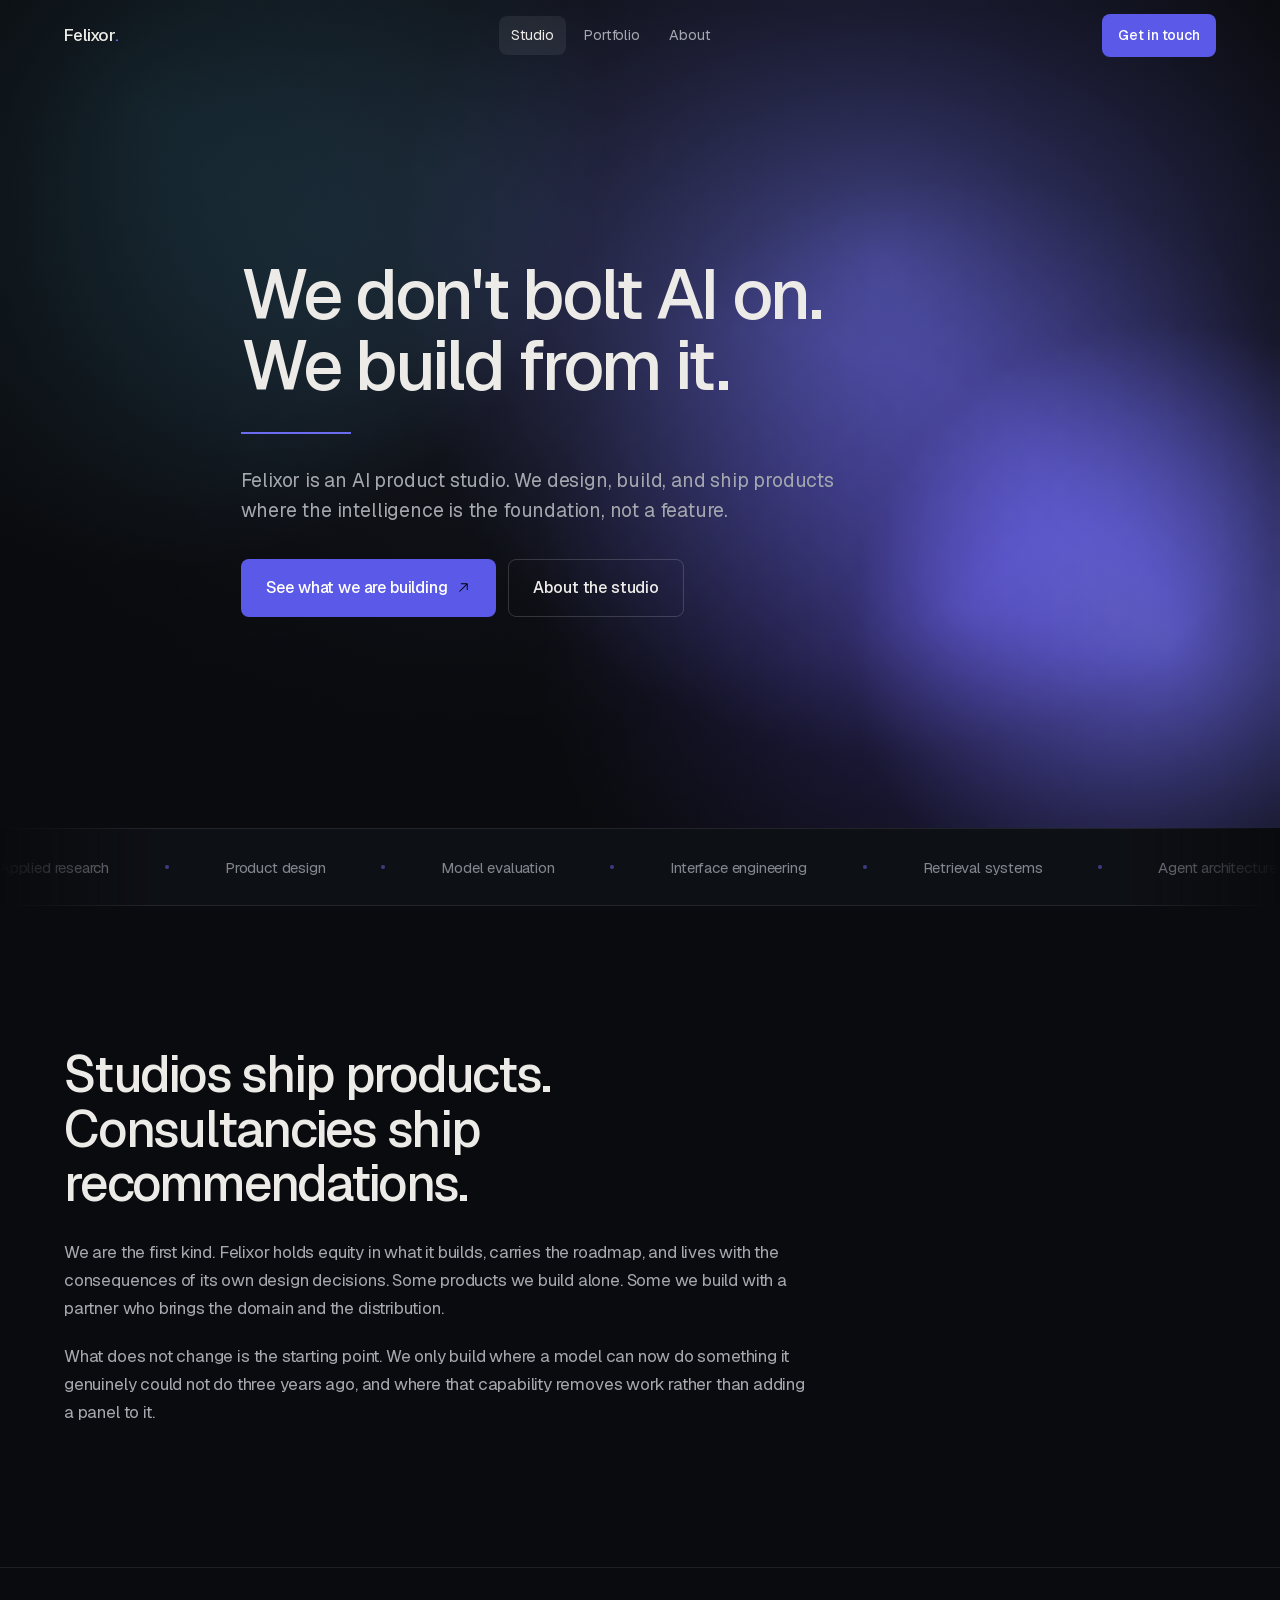
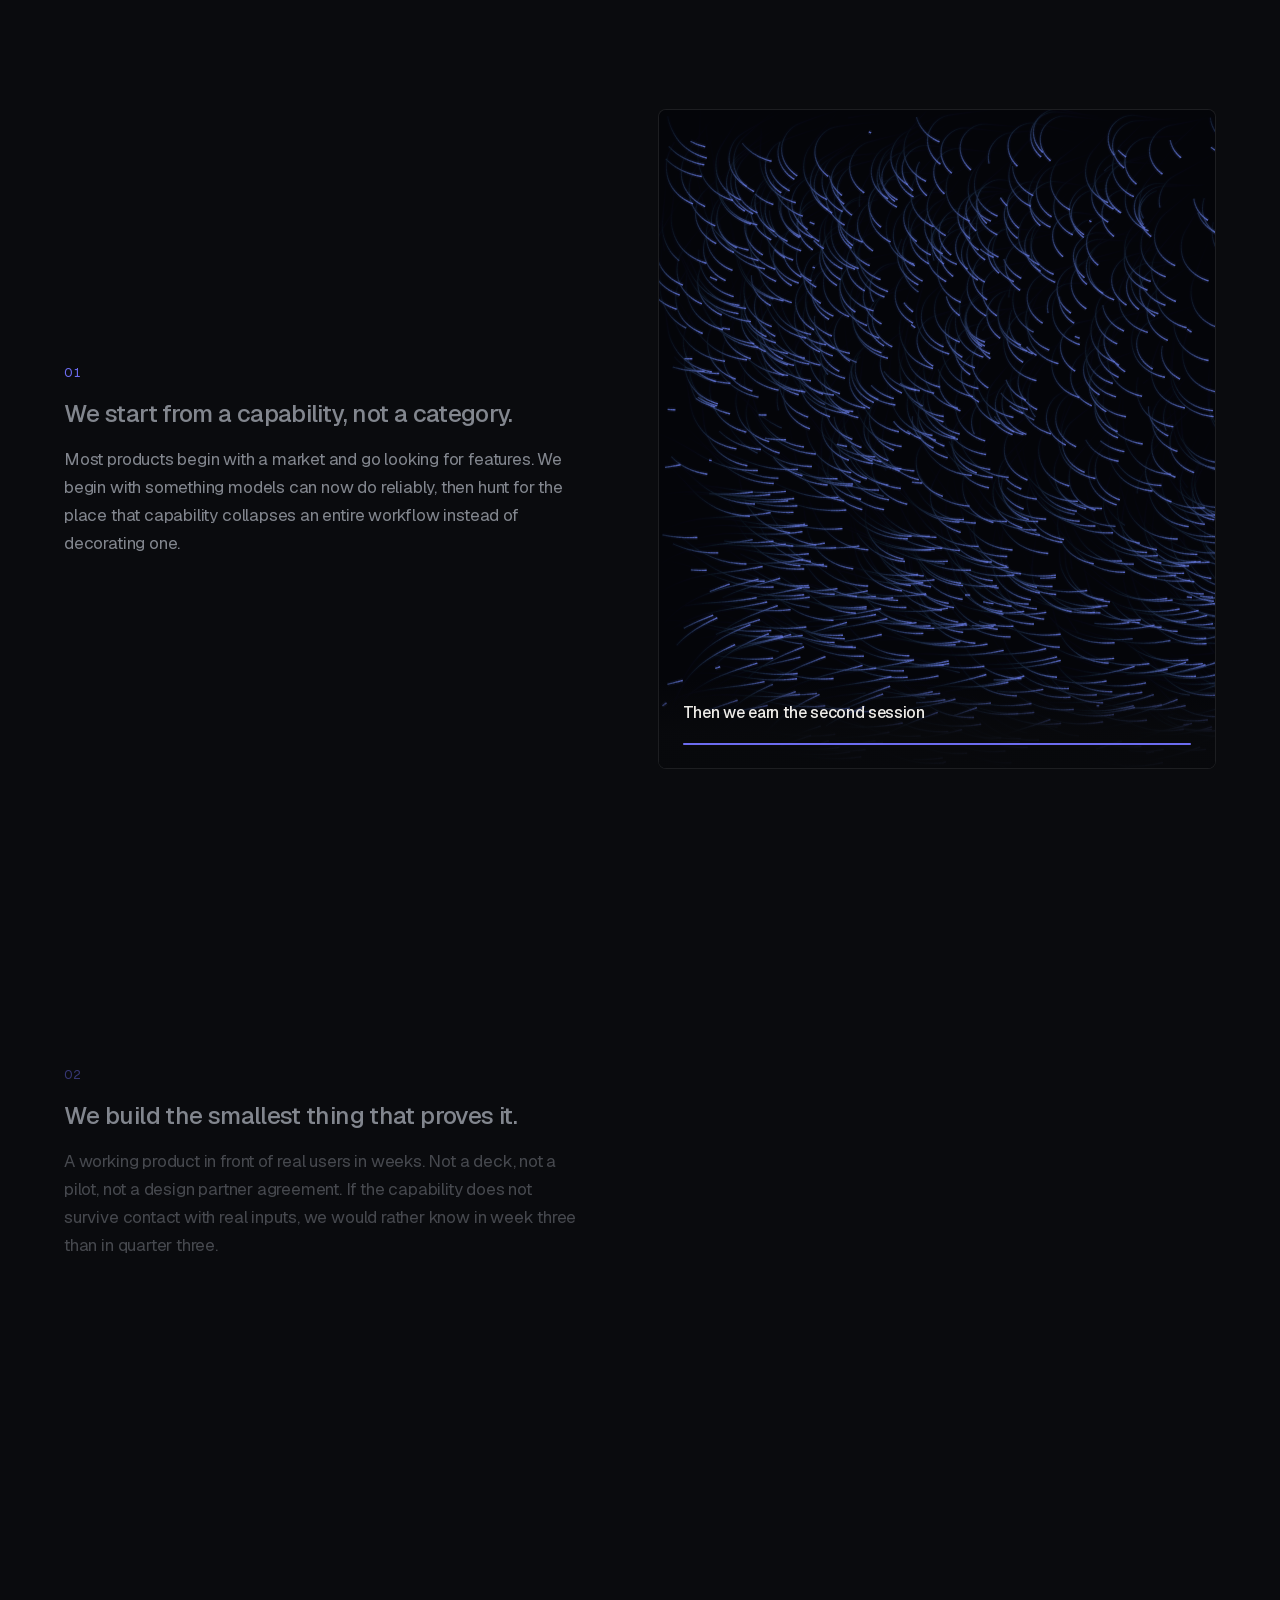
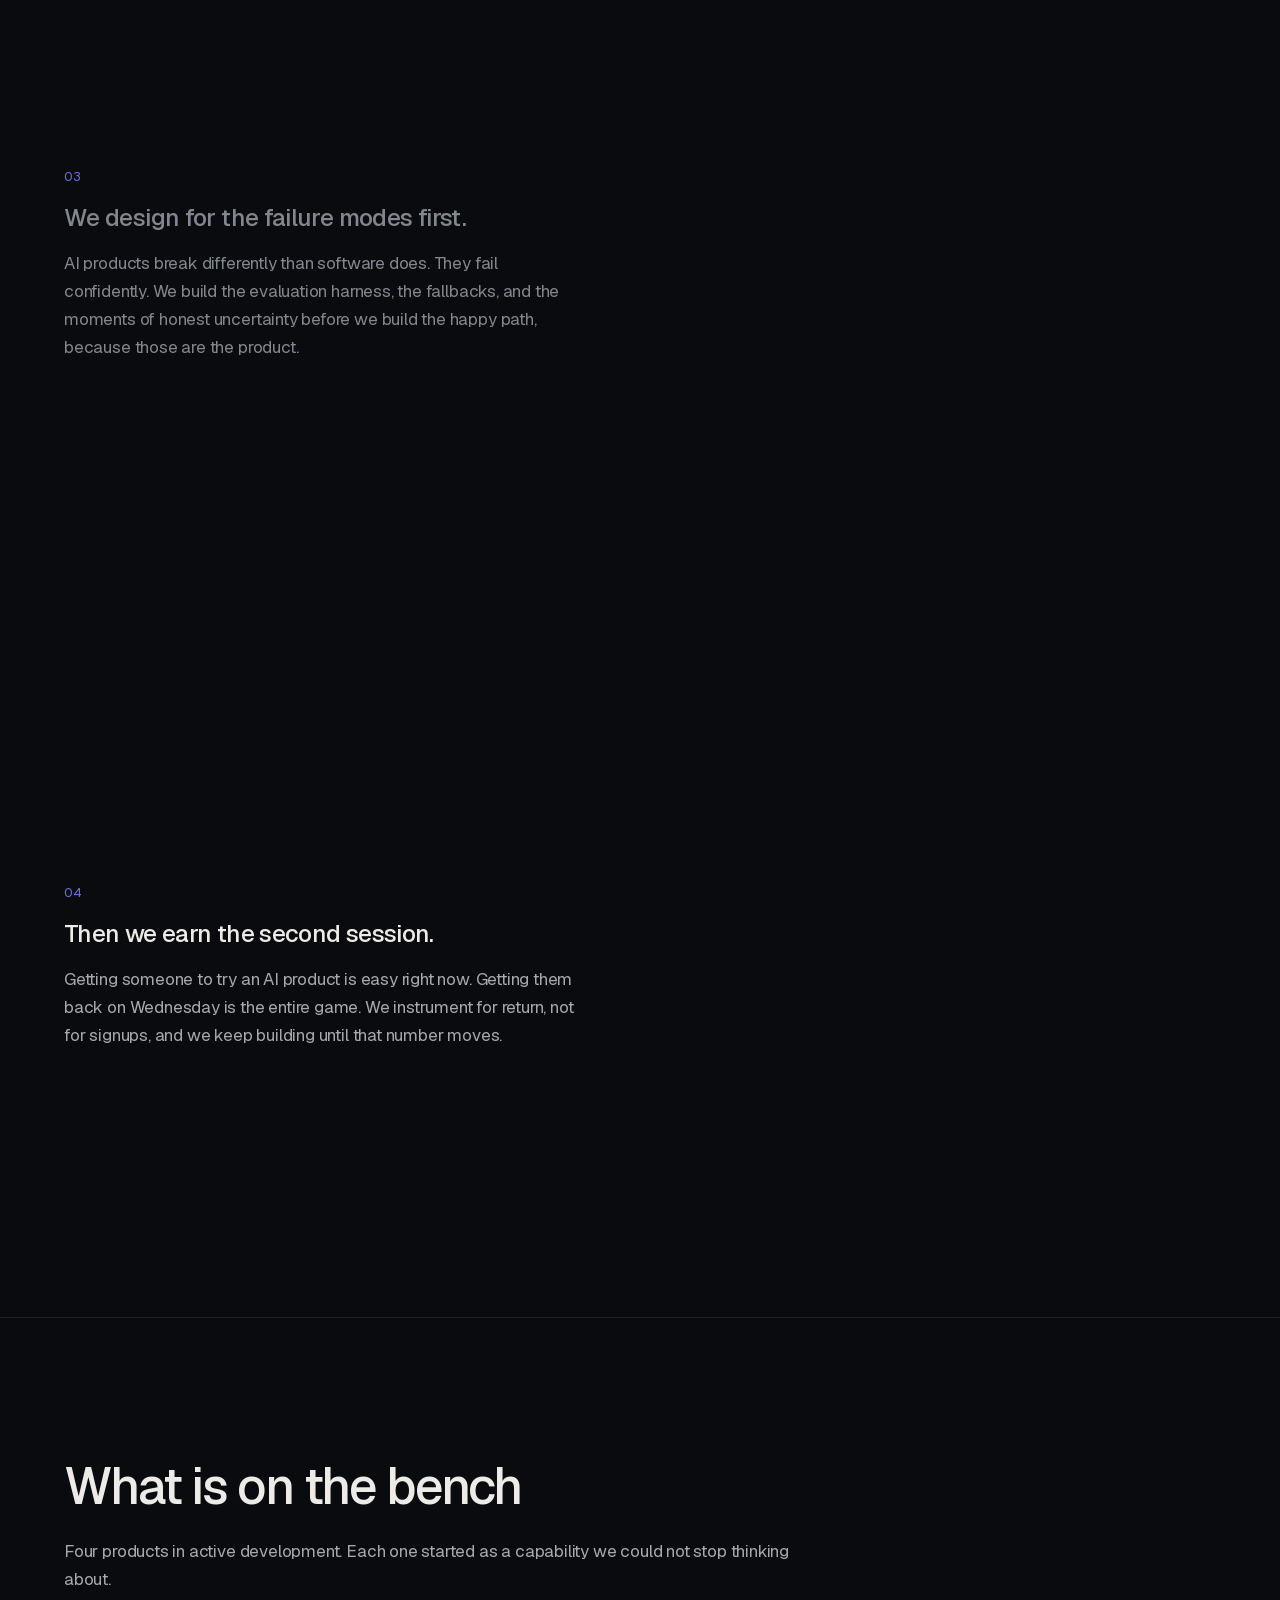
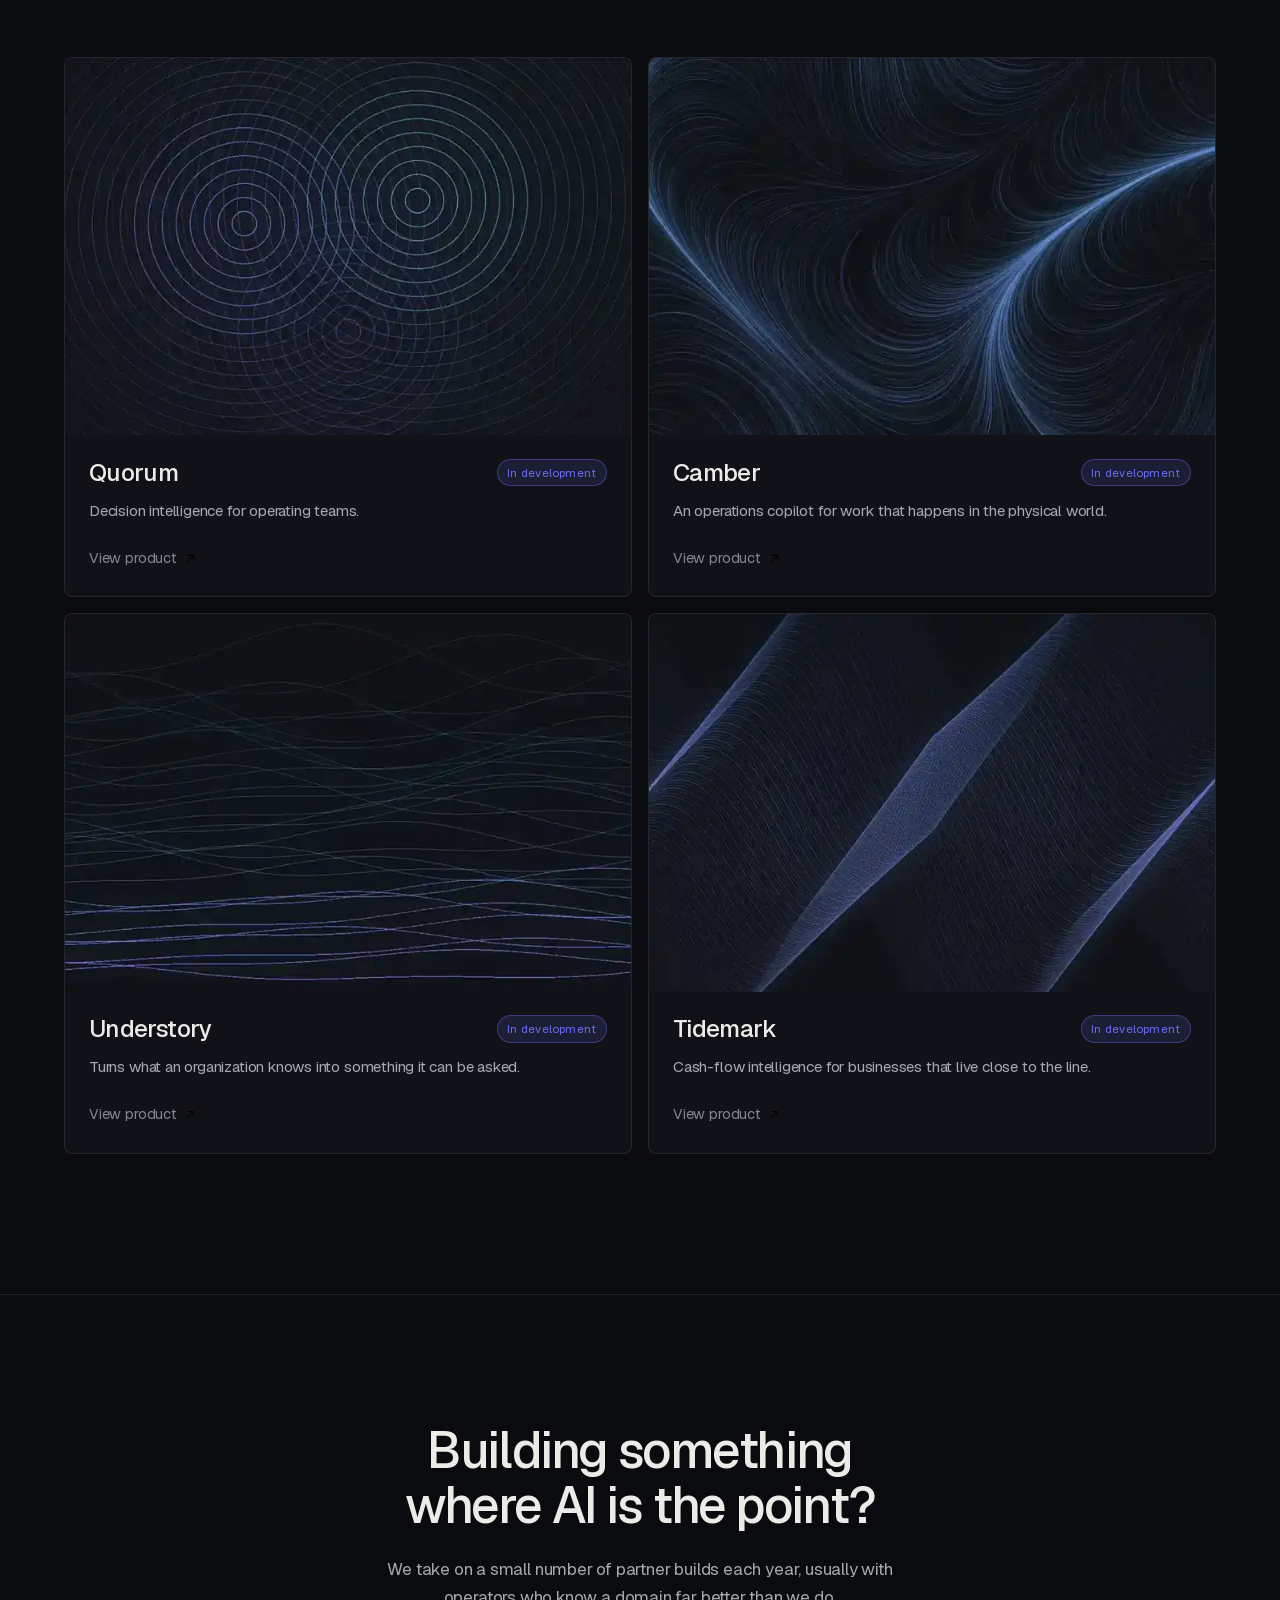
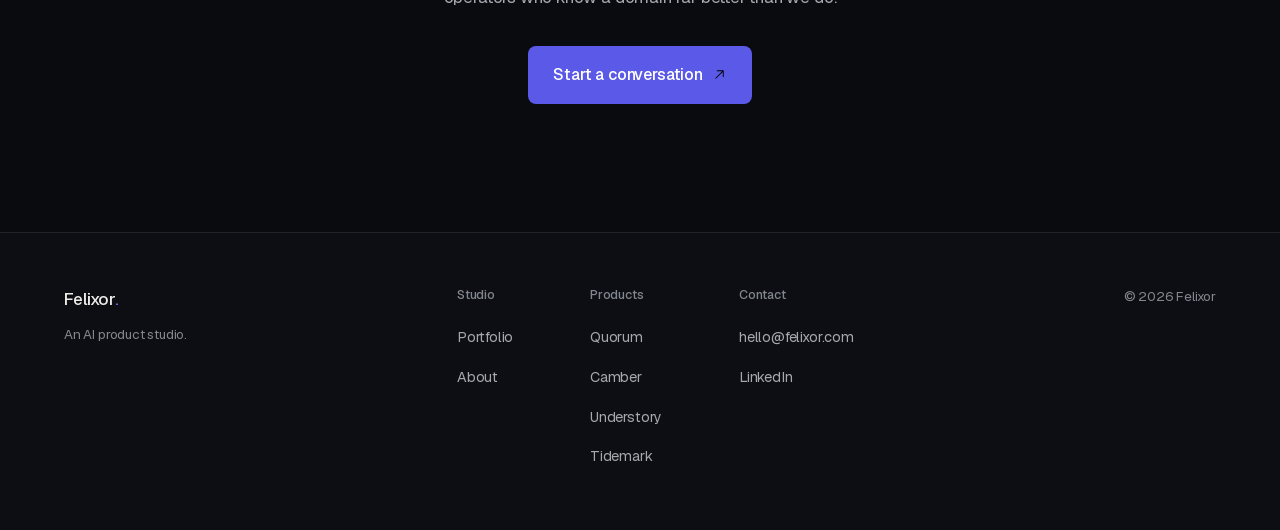
==== index.html @ b227c3ae "Felixor site: studio, portfolio, product pages, about" ====
<!doctype html>
<html lang="en">
<head>
<meta charset="utf-8">
<meta name="viewport" content="width=device-width, initial-scale=1">
<meta name="description" content="Felixor is an AI product studio. We design, build, and ship products where the intelligence is the foundation, not a feature.">
<meta name="theme-color" content="#0A0B0E">
<link rel="canonical" href="https://www.felixor.com/">
<meta property="og:type" content="website">
<meta property="og:site_name" content="Felixor">
<meta property="og:title" content="Felixor">
<meta property="og:description" content="Felixor is an AI product studio. We design, build, and ship products where the intelligence is the foundation, not a feature.">
<meta property="og:url" content="https://www.felixor.com/">
<meta name="twitter:card" content="summary_large_image">
<title>Felixor</title>
</head>
<body>
<style>@font-face{font-family:'Geist';font-style:normal;font-weight:300 700;font-display:swap;src:url(/assets/geist.woff2) format('woff2');}</style>
<style>:root{--art-quorum:url(/assets/quorum.webp);--art-camber:url(/assets/camber.webp);--art-understory:url(/assets/understory.webp);--art-tidemark:url(/assets/tidemark.webp);}</style>
<style>/* ============================================================
   FELIXOR - AI Product Studio
   Theme: single committed dark world.  Radius: one value, 8px.
   Accent: one ember, identical in every section.
   Easing tokens are the canonical UI curves, not hand-rolled.
   ============================================================ */
:root{
  --bg:#0A0B0E; --bg-2:#101218; --bg-3:#15171E;
  --line:rgba(255,255,255,.085); --line-2:rgba(255,255,255,.16);
  --fg:#EDEBE7; --fg-2:#A5A8AF; --fg-3:#82868E;
  --accent:#6C6CF0; --accent-2:#8A8AFB; --accent-dim:rgba(108,108,240,.14);
  --accent-btn:#5B5AE8; --btn-fg:#FFFFFF; --slate:#3FA9C9;
  --r:8px; --container:1280px;
  --gutter:clamp(1.25rem,5vw,4rem);
  --section:clamp(5.5rem,11vw,9rem);
  --ease-out:cubic-bezier(0.23,1,0.32,1);
  --ease-in-out:cubic-bezier(0.77,0,0.175,1);
  --sans:"Geist","Geist Fallback",-apple-system,BlinkMacSystemFont,"Segoe UI",Helvetica,Arial,sans-serif;
  --ground:#0A0B0E;
}
*,*::before,*::after{box-sizing:border-box}
html{-webkit-text-size-adjust:100%; scroll-behavior:smooth}
body{
  margin:0; background:var(--bg); color:var(--fg);
  font-family:var(--sans); font-size:17px; line-height:1.65; letter-spacing:-.011em;
  -webkit-font-smoothing:antialiased; -moz-osx-font-smoothing:grayscale; overflow-x:hidden;
}
img,canvas{max-width:100%; display:block}
a{color:inherit; text-decoration:none}
h1,h2,h3,h4,p,ul,ol,figure,figcaption{margin:0}
ul{list-style:none; padding:0}
::selection{background:var(--accent); color:#0A0B0E}
html{scrollbar-color:#2A2D35 var(--bg); scrollbar-width:thin}
::-webkit-scrollbar{width:11px;height:11px}
::-webkit-scrollbar-track{background:var(--bg)}
::-webkit-scrollbar-thumb{background:#24272F;border:3px solid var(--bg);border-radius:99px}
::-webkit-scrollbar-thumb:hover{background:#333741}
:focus-visible{outline:2px solid var(--accent); outline-offset:3px; border-radius:2px}
.skip{position:absolute;left:-9999px;top:0;z-index:200;padding:.7rem 1rem;background:var(--accent-btn);color:var(--btn-fg);border-radius:var(--r)}
.skip:focus{left:1rem;top:1rem}

/* the ground shifts hue as sections pass, so scrolling reads as travel */
.ground{position:fixed; inset:0; z-index:-2; background:var(--ground); transition:background 1.1s var(--ease-in-out)}
.wrap{max-width:var(--container); margin:0 auto; padding-inline:var(--gutter)}

/* ---------------- type ---------------- */
.display{font-size:clamp(2.5rem,5.5vw,4.5rem); font-weight:500; letter-spacing:-.038em; line-height:1.0; text-wrap:balance}
.h2{font-size:clamp(1.95rem,4vw,3.15rem); font-weight:500; letter-spacing:-.034em; line-height:1.08; text-wrap:balance}
.h3{font-size:clamp(1.2rem,1.9vw,1.55rem); font-weight:500; letter-spacing:-.026em; line-height:1.22}
.h4{font-size:1.0rem; font-weight:500; letter-spacing:-.018em}
.lead{font-size:clamp(1.05rem,1.5vw,1.3rem); line-height:1.55; color:var(--fg-2); max-width:46ch}
.body{color:var(--fg-2); max-width:68ch}
.body + .body{margin-top:1.15em}
.small{font-size:.9rem; color:var(--fg-3)}

/* ---------------- nav ---------------- */
.nav{position:fixed; inset:0 0 auto 0; z-index:60; height:72px; display:flex; align-items:center;
     border-bottom:1px solid transparent;
     transition:background .45s var(--ease-out), border-color .45s var(--ease-out), backdrop-filter .45s var(--ease-out)}
.nav.stuck{background:rgba(10,11,14,.8); backdrop-filter:blur(16px) saturate(140%); border-bottom-color:var(--line)}
.nav .wrap{display:flex; align-items:center; justify-content:space-between; width:100%; gap:1rem}
.mark{font-size:1.075rem; font-weight:500; letter-spacing:-.03em; display:inline-flex; align-items:baseline}
.mark i{color:var(--accent); font-style:normal}
.navlinks{display:flex; align-items:center; gap:.35rem; position:relative}
.navlinks a{font-size:.9rem; color:var(--fg-2); padding:.45rem .75rem; border-radius:var(--r); position:relative; z-index:1;
            transition:color .2s ease}
.navlinks a[aria-current="page"]{color:var(--fg)}
.navlinks a:hover{color:var(--fg)}
/* the pill slides between tabs instead of blinking to the new one */
.navpill{position:absolute; top:0; left:0; height:100%; border-radius:var(--r); background:rgba(255,255,255,.07);
         transition:transform .38s var(--ease-out), width .38s var(--ease-out), opacity .25s ease; opacity:0; pointer-events:none}
.navpill.on{opacity:1}

/* ---------------- buttons ---------------- */
.btn{display:inline-flex; align-items:center; gap:.55rem; white-space:nowrap; font-size:.925rem; font-weight:500;
     letter-spacing:-.01em; padding:.72rem 1.15rem; border-radius:var(--r); border:1px solid transparent;
     transition:transform .16s var(--ease-out), background .22s var(--ease-out), border-color .22s var(--ease-out), color .22s var(--ease-out)}
.btn svg{width:15px;height:15px;flex:none; transition:transform .22s var(--ease-out)}
.btn-primary{background:var(--accent-btn); color:var(--btn-fg)}
.btn-ghost{border-color:var(--line-2); color:var(--fg)}
.btn-lg{padding:.92rem 1.5rem; font-size:1rem}
.btn:active{transform:scale(.985)}
@media (hover:hover) and (pointer:fine){
  .btn-primary:hover{background:var(--accent); transform:translateY(-1px)}
  .btn-ghost:hover{border-color:var(--fg-3); background:rgba(255,255,255,.05); transform:translateY(-1px)}
  .btn:hover svg{transform:translate(2px,-2px)}
}

/* ---------------- routing ---------------- */
.page{display:none}
.page.active{display:block}
.page.entering{animation:pageIn .5s var(--ease-out) both}
.page.leaving{animation:pageOut .18s var(--ease-out) both}
@keyframes pageIn{from{opacity:0; transform:translateY(14px)} to{opacity:1; transform:none}}
@keyframes pageOut{from{opacity:1} to{opacity:0}}

/* ---------------- hero ---------------- */
.hero{position:relative; min-height:92dvh; display:flex; align-items:center; padding:120px 0 clamp(3rem,8vh,6rem)}
#mesh{position:absolute; inset:0; width:100%; height:100%; z-index:-1; opacity:0; transition:opacity 1.6s var(--ease-out) .1s}
.lit #mesh{opacity:1}
.hero::after{content:""; position:absolute; inset:0; z-index:-1; pointer-events:none;
  background:
    linear-gradient(90deg, rgba(10,11,14,.80) 0%, rgba(10,11,14,.44) 42%, rgba(10,11,14,.10) 100%),
    radial-gradient(120% 80% at 50% 60%, transparent 26%, rgba(10,11,14,.80) 100%)}
.hero h1{max-width:17ch; margin-bottom:1.5rem}
.rule{height:2px; background:var(--accent); width:0; margin:2rem 0; max-width:110px}
.hero-actions{display:flex; flex-wrap:wrap; gap:.75rem; margin-top:2.1rem}
.w{display:inline-block; overflow:hidden; padding-bottom:.14em; margin-bottom:-.14em; vertical-align:bottom}
.w > span{display:inline-block; transform:translateY(110%)}

/* ---------------- capability marquee ---------------- */
.strip{border-block:1px solid var(--line); background:rgba(16,18,24,.72); overflow:hidden; padding-block:1.6rem;
       -webkit-mask-image:linear-gradient(90deg,transparent,#000 12%,#000 88%,transparent);
       mask-image:linear-gradient(90deg,transparent,#000 12%,#000 88%,transparent)}
.track{display:flex; gap:3.5rem; width:max-content; animation:slide 42s linear infinite}
.strip:hover .track{animation-play-state:paused}
.track span{font-size:.95rem; color:var(--fg-3); white-space:nowrap; display:inline-flex; align-items:center; gap:3.5rem}
.track span::after{content:""; width:4px; height:4px; border-radius:50%; background:var(--accent); opacity:.5}
@keyframes slide{from{transform:translateX(0)} to{transform:translateX(-50%)}}

/* ---------------- scrollytelling ---------------- */
.story{padding-block:var(--section) 0; position:relative}
.story-grid{display:grid; grid-template-columns:minmax(0,1fr) minmax(0,1.08fr); gap:clamp(2rem,6vw,5rem); align-items:start}
.steps{display:grid}
.step{min-height:78vh; display:flex; flex-direction:column; justify-content:center; padding-block:2rem}
.step-n{font-size:.8rem; font-variant-numeric:tabular-nums; letter-spacing:.06em; color:var(--accent); opacity:.45; margin-bottom:1rem;
        transition:opacity .5s var(--ease-out)}
.step h3{margin-bottom:1rem; color:var(--fg-3); transition:color .5s var(--ease-out)}
.step p{color:var(--fg-3); max-width:52ch; opacity:.5; transition:opacity .5s var(--ease-out), color .5s var(--ease-out)}
.step.on .step-n{opacity:1}
.step.on h3{color:var(--fg)}
.step.on p{opacity:1; color:var(--fg-2)}
.sticky{position:sticky; top:96px; height:min(78vh,660px); display:flex; flex-direction:column}
.vis-frame{position:relative; flex:1; border:1px solid var(--line); border-radius:var(--r); overflow:hidden; background:#08090C}
#story-canvas{position:absolute; inset:0; width:100%; height:100%}
.vis-label{position:absolute; left:0; right:0; bottom:0; padding:1.4rem 1.5rem; z-index:2;
  background:linear-gradient(180deg,transparent,rgba(8,9,12,.94) 62%)}
.vis-label .lab{display:block; height:1.5em; position:relative; overflow:hidden}
.vis-label .lab b{position:absolute; inset:0; font-weight:500; font-size:1rem; letter-spacing:-.02em;
  opacity:0; transform:translateY(80%); transition:opacity .45s var(--ease-out), transform .45s var(--ease-out)}
.vis-label .lab b.on{opacity:1; transform:none}
.bar{height:2px; background:var(--line); margin-top:1.1rem; border-radius:2px; overflow:hidden}
.bar span{display:block; height:100%; background:var(--accent); transform-origin:left; transform:scaleX(.25);
          transition:transform .6s var(--ease-out)}

/* ---------------- product cards ---------------- */
.cards{display:grid; grid-template-columns:repeat(2,minmax(0,1fr)); gap:16px; margin-top:clamp(2.5rem,5vw,4rem)}
.card{position:relative; border:1px solid var(--line); border-radius:var(--r); overflow:hidden; background:var(--bg-2);
      display:flex; flex-direction:column; transition:border-color .3s var(--ease-out), transform .3s var(--ease-out)}
.card-art{position:relative; aspect-ratio:3/2; overflow:hidden; background:#08090C}
.art{position:absolute; inset:0; background-image:var(--art); background-size:cover; background-position:center;
      transform:scale(1.02); transition:transform .7s var(--ease-out)}
.card-body{padding:1.4rem 1.5rem 1.6rem; display:flex; flex-direction:column; gap:.5rem; flex:1}
.card-top{display:flex; align-items:center; justify-content:space-between; gap:1rem}
.chip{font-size:.72rem; letter-spacing:.02em; color:var(--fg-3); border:1px solid var(--line-2); border-radius:99px; padding:.2rem .6rem; white-space:nowrap}
.chip-dev{color:var(--accent); border-color:rgba(108,108,240,.38); background:var(--accent-dim)}
.card p{font-size:.95rem; color:var(--fg-2); margin-top:.15rem}
.card .go{margin-top:auto; padding-top:1rem; font-size:.9rem; color:var(--fg-3); display:inline-flex; align-items:center; gap:.4rem;
          transition:color .25s var(--ease-out)}
.card .go svg{width:14px;height:14px; transition:transform .25s var(--ease-out)}
@media (hover:hover) and (pointer:fine){
  .card:hover{border-color:var(--line-2); transform:translateY(-3px)}
  .card:hover .art{transform:scale(1.09)}
  .card:hover .go{color:var(--accent)}
  .card:hover .go svg{transform:translate(2px,-2px)}
}

/* ---------------- product detail ---------------- */
.phero{position:relative; padding-top:132px}
.phero-art{position:relative; border-radius:var(--r); overflow:hidden; border:1px solid var(--line); margin-top:clamp(2rem,4vw,3rem)}
.phero-art{height:clamp(240px,34vw,420px)}
.phero-art .art{transform:scale(1.04)}
.phero-art::after{content:""; position:absolute; inset:0; background:linear-gradient(180deg,transparent 40%,rgba(10,11,14,.5))}
.back{display:inline-flex; align-items:center; gap:.45rem; font-size:.9rem; color:var(--fg-3); margin-bottom:1.6rem;
      transition:color .25s var(--ease-out)}
.back svg{width:15px;height:15px; transform:rotate(180deg); opacity:.85; transition:transform .25s var(--ease-out)}
.back:hover svg{transform:rotate(180deg) translateX(2px)}
.back:hover{color:var(--accent)}
.pmeta{display:flex; gap:.6rem; align-items:center; margin-bottom:1.4rem; flex-wrap:wrap}
.pgrid{display:grid; grid-template-columns:minmax(0,.8fr) minmax(0,1.2fr); gap:clamp(2rem,6vw,5rem); align-items:start}
.does{border-top:1px solid var(--line-2); margin-top:.4rem}
.does li{padding-block:1.5rem; border-bottom:1px solid var(--line)}
.does h4{margin-bottom:.4rem}
.does p{font-size:.95rem; color:var(--fg-2); max-width:60ch}
.cta-band{border:1px solid var(--line); border-radius:var(--r); background:linear-gradient(150deg,var(--accent-dim),rgba(108,108,240,.02));
          padding:clamp(2rem,4vw,3rem); margin-top:clamp(3rem,6vw,4.5rem); display:flex; justify-content:space-between;
          align-items:center; gap:2rem; flex-wrap:wrap}

/* ---------------- about ---------------- */
.about-hero{padding-top:132px}
.timeline{margin-top:clamp(2rem,4vw,3rem); border-top:1px solid var(--line-2)}
.timeline li{display:grid; grid-template-columns:minmax(0,.42fr) minmax(0,1fr); gap:clamp(1rem,4vw,3rem);
             padding-block:1.5rem; border-bottom:1px solid var(--line)}
.timeline .org{font-weight:500; letter-spacing:-.018em}
.timeline .role{color:var(--fg-2); font-size:.98rem}
.timeline .note{color:var(--fg-3); font-size:.92rem; margin-top:.25rem}

/* ---------------- generic ---------------- */
.section{padding-block:var(--section)}
.section-b{border-top:1px solid var(--line)}
.closing{text-align:center; padding-block:clamp(5rem,11vw,8rem)}
.closing .h2{margin-inline:auto; max-width:20ch}
.closing .body{margin:1.4rem auto 2.2rem; max-width:52ch}
.footer{border-top:1px solid var(--line); background:rgba(16,18,24,.6)}
.footer .wrap{padding-block:3.25rem; display:flex; justify-content:space-between; gap:2rem; flex-wrap:wrap; align-items:flex-start}
.footer .cols{display:flex; gap:clamp(2rem,6vw,5rem); flex-wrap:wrap}
.footer h4{font-size:.78rem; font-weight:500; color:var(--fg-3); margin:0 0 .9rem}
.footer li{margin-bottom:.15rem}
.footer li a{font-size:.9rem; color:var(--fg-2); display:inline-block; padding-block:.42rem; transition:color .25s var(--ease-out)}
.footer li a:hover{color:var(--accent)}
.legal{font-size:.84rem; color:var(--fg-3)}

/* ---------------- reveals ---------------- */
.rise{opacity:0; transform:translateY(22px); transition:opacity .8s var(--ease-out), transform .8s var(--ease-out)}
.rise.in{opacity:1; transform:none}
.d1{transition-delay:.06s}.d2{transition-delay:.12s}.d3{transition-delay:.18s}.d4{transition-delay:.24s}
.pop{opacity:0; transform:translateY(16px) scale(.985); transition:opacity .65s var(--ease-out), transform .65s var(--ease-out)}
.pop.in{opacity:1; transform:none}

/* hero load choreography: the one authored moment */
.ready .w > span{transition:transform .95s var(--ease-out)}
.lit .w > span{transform:none}
.ready .hero-lag{opacity:0; transform:translateY(18px); transition:opacity .8s var(--ease-out) .5s, transform .8s var(--ease-out) .5s}
.lit .hero-lag{opacity:1; transform:none}
.ready .rule{transition:width 1.1s var(--ease-out) .4s}
.lit .rule{width:110px}
.ready .nav{opacity:0; transition:opacity .7s var(--ease-out) .1s, background .45s var(--ease-out), border-color .45s var(--ease-out)}
.lit .nav{opacity:1}

/* scrubbed parallax where the browser supports a scroll timeline; decorative, so no fallback needed */
@supports (animation-timeline: view()){
  @media (prefers-reduced-motion: no-preference){
    .card-art .art{animation:drift linear both; animation-timeline:view(); animation-range:entry 10% exit 90%}
    @keyframes drift{from{transform:scale(1.12) translateY(-2.5%)} to{transform:scale(1.12) translateY(2.5%)}}
    .phero-art .art{animation:drift2 linear both; animation-timeline:view(); animation-range:entry 0% exit 100%}
    @keyframes drift2{from{transform:scale(1.1) translateY(-3%)} to{transform:scale(1.1) translateY(3%)}}
  }
}

/* ---------------- responsive ---------------- */
@media (max-width:1000px){
  .story-grid,.pgrid{grid-template-columns:1fr; gap:2rem}
  .sticky{position:sticky; top:80px; height:52vh; order:-1; margin-bottom:1rem}
  .step{min-height:auto; padding-block:2.25rem}
  .step-n,.step h3,.step p{opacity:1; color:inherit}
  .step h3{color:var(--fg)} .step p{color:var(--fg-2)}
  .cards{grid-template-columns:1fr}
}
@media (max-width:760px){
  body{font-size:16px}
  .nav{height:64px}
  .navlinks{gap:0}
  .navlinks a{padding:.4rem .5rem; font-size:.85rem}
  .mark{font-size:1rem}
  .hero{min-height:auto; padding:112px 0 clamp(3rem,10vw,5rem)}
  .hero-actions .btn{flex:1 1 auto; justify-content:center}
  .timeline li{grid-template-columns:1fr; gap:.3rem}
  .footer .wrap{flex-direction:column}
  .cta-band{flex-direction:column; align-items:flex-start}
}
@media (max-width:420px){ .navlinks a{padding:.4rem .38rem; font-size:.8rem} }

/* ---------------- reduced motion ---------------- */
@media (prefers-reduced-motion:reduce){
  html{scroll-behavior:auto}
  *,*::before,*::after{animation-duration:.01ms !important; animation-iteration-count:1 !important; transition-duration:.01ms !important; transition-delay:0s !important}
  .rise,.pop,.ready .hero-lag{opacity:1 !important; transform:none !important}
  .w > span{transform:none !important}
  .rule{width:110px !important}
  #mesh{opacity:1}
  .step-n,.step p{opacity:1 !important}
  .step h3{color:var(--fg) !important} .step p{color:var(--fg-2) !important}
  .track{animation:none; transform:none}
}
</style>
<noscript><style>
  .page{display:none !important} #page-home{display:block !important}
  .rise,.pop,.hero-lag{opacity:1 !important; transform:none !important}
  .w > span{transform:none !important}
  .rule{width:110px !important}
  .step-n{opacity:1} .step h3{color:var(--fg)} .step p{opacity:1; color:var(--fg-2)}
  #mesh,#story-canvas{display:none}
  .vis-frame{background:linear-gradient(150deg,#15171E,#0A0B0E)}
</style></noscript>
<a class="skip" href="#main">Skip to content</a>
<div class="ground" aria-hidden="true"></div>
<header class="nav" id="nav">
  <div class="wrap">
    <a href="#/" class="mark" aria-label="Felixor, home">Felixor<i>.</i></a>
    <nav class="navlinks" aria-label="Primary">
      <span class="navpill" aria-hidden="true"></span>
      <a href="#/">Studio</a>
      <a href="#/portfolio">Portfolio</a>
      <a href="#/about">About</a>
    </nav>
    <a href="mailto:hello@felixor.com?subject=Felixor" class="btn btn-primary navcta" style="padding:.58rem .95rem;font-size:.875rem">Get in touch</a>
  </div>
</header>
<main id="main"><div class="page" id="page-home" data-title="Felixor">
<section class="hero" data-ground="#0A0B0E">
  <canvas id="mesh" aria-hidden="true"></canvas>
  <div class="wrap">
    <h1 class="display"><span class="w"><span style="transition-delay:60ms">We</span></span> <span class="w"><span style="transition-delay:112ms">don't</span></span> <span class="w"><span style="transition-delay:164ms">bolt</span></span> <span class="w"><span style="transition-delay:216ms">AI</span></span> <span class="w"><span style="transition-delay:268ms">on.</span></span> <span class="w"><span style="transition-delay:320ms">We</span></span> <span class="w"><span style="transition-delay:372ms">build</span></span> <span class="w"><span style="transition-delay:424ms">from</span></span> <span class="w"><span style="transition-delay:476ms">it.</span></span></h1>
    <div class="rule" aria-hidden="true"></div>
    <p class="lead hero-lag">Felixor is an AI product studio. We design, build, and ship products where the intelligence is the foundation, not a feature.</p>
    <div class="hero-actions hero-lag">
      <a class="btn btn-primary btn-lg" href="#/portfolio">See what we are building <svg viewBox="0 0 256 256" aria-hidden="true" focusable="false"><path d="M200,64V168a8,8,0,0,1-16,0V83.31L69.66,197.66a8,8,0,0,1-11.32-11.32L172.69,72H88a8,8,0,0,1,0-16H192A8,8,0,0,1,200,64Z"/></svg></a>
      <a class="btn btn-ghost btn-lg" href="#/about">About the studio</a>
    </div>
  </div>
</section>

<div class="strip" aria-hidden="true"><div class="track"><span>Applied research</span><span>Product design</span><span>Model evaluation</span><span>Interface engineering</span><span>Retrieval systems</span><span>Agent architecture</span><span>Rollout and adoption</span><span>Zero to one</span><span>Applied research</span><span>Product design</span><span>Model evaluation</span><span>Interface engineering</span><span>Retrieval systems</span><span>Agent architecture</span><span>Rollout and adoption</span><span>Zero to one</span></div></div>

<section class="section" data-ground="#0B0D12">
  <div class="wrap">
    <h2 class="h2 rise" style="max-width:17ch">Studios ship products. Consultancies ship recommendations.</h2>
    <p class="body rise d1" style="margin-top:1.75rem">We are the first kind. Felixor holds equity in what it builds, carries the roadmap, and lives with the consequences of its own design decisions. Some products we build alone. Some we build with a partner who brings the domain and the distribution.</p>
    <p class="body rise d2">What does not change is the starting point. We only build where a model can now do something it genuinely could not do three years ago, and where that capability removes work rather than adding a panel to it.</p>
  </div>
</section>

<section class="story section-b" data-ground="#0C0A10">
  <div class="wrap story-grid">
    <div class="steps"><article class="step"><div class="step-n">01</div><h3 class="h3">We start from a capability, not a category.</h3><p>Most products begin with a market and go looking for features. We begin with something models can now do reliably, then hunt for the place that capability collapses an entire workflow instead of decorating one.</p></article><article class="step"><div class="step-n">02</div><h3 class="h3">We build the smallest thing that proves it.</h3><p>A working product in front of real users in weeks. Not a deck, not a pilot, not a design partner agreement. If the capability does not survive contact with real inputs, we would rather know in week three than in quarter three.</p></article><article class="step"><div class="step-n">03</div><h3 class="h3">We design for the failure modes first.</h3><p>AI products break differently than software does. They fail confidently. We build the evaluation harness, the fallbacks, and the moments of honest uncertainty before we build the happy path, because those are the product.</p></article><article class="step"><div class="step-n">04</div><h3 class="h3">Then we earn the second session.</h3><p>Getting someone to try an AI product is easy right now. Getting them back on Wednesday is the entire game. We instrument for return, not for signups, and we keep building until that number moves.</p></article></div>
    <div class="sticky">
      <div class="vis-frame">
        <canvas id="story-canvas" aria-hidden="true"></canvas>
        <div class="vis-label"><span class="lab"><b class="on">We start from a capability, not a category</b><b>We build the smallest thing that proves it</b><b>We design for the failure modes first</b><b>Then we earn the second session</b></span><div class="bar"><span></span></div></div>
      </div>
    </div>
  </div>
</section>

<section class="section section-b" data-ground="#0A0B0E">
  <div class="wrap">
    <h2 class="h2 rise" style="max-width:16ch">What is on the bench</h2>
    <p class="body rise d1" style="margin-top:1.5rem">Four products in active development. Each one started as a capability we could not stop thinking about.</p>
    <div class="cards"><a class="card pop" href="#/product/quorum"><div class="card-art"><div class="art" style="--art:var(--art-quorum)" role="img" aria-label="Generative artwork for Quorum"></div></div><div class="card-body"><div class="card-top"><h3 class="h3">Quorum</h3><span class="chip chip-dev">In development</span></div><p>Decision intelligence for operating teams.</p><span class="go">View product <svg viewBox="0 0 256 256" aria-hidden="true" focusable="false"><path d="M200,64V168a8,8,0,0,1-16,0V83.31L69.66,197.66a8,8,0,0,1-11.32-11.32L172.69,72H88a8,8,0,0,1,0-16H192A8,8,0,0,1,200,64Z"/></svg></span></div></a><a class="card pop" href="#/product/camber"><div class="card-art"><div class="art" style="--art:var(--art-camber)" role="img" aria-label="Generative artwork for Camber"></div></div><div class="card-body"><div class="card-top"><h3 class="h3">Camber</h3><span class="chip chip-dev">In development</span></div><p>An operations copilot for work that happens in the physical world.</p><span class="go">View product <svg viewBox="0 0 256 256" aria-hidden="true" focusable="false"><path d="M200,64V168a8,8,0,0,1-16,0V83.31L69.66,197.66a8,8,0,0,1-11.32-11.32L172.69,72H88a8,8,0,0,1,0-16H192A8,8,0,0,1,200,64Z"/></svg></span></div></a><a class="card pop" href="#/product/understory"><div class="card-art"><div class="art" style="--art:var(--art-understory)" role="img" aria-label="Generative artwork for Understory"></div></div><div class="card-body"><div class="card-top"><h3 class="h3">Understory</h3><span class="chip chip-dev">In development</span></div><p>Turns what an organization knows into something it can be asked.</p><span class="go">View product <svg viewBox="0 0 256 256" aria-hidden="true" focusable="false"><path d="M200,64V168a8,8,0,0,1-16,0V83.31L69.66,197.66a8,8,0,0,1-11.32-11.32L172.69,72H88a8,8,0,0,1,0-16H192A8,8,0,0,1,200,64Z"/></svg></span></div></a><a class="card pop" href="#/product/tidemark"><div class="card-art"><div class="art" style="--art:var(--art-tidemark)" role="img" aria-label="Generative artwork for Tidemark"></div></div><div class="card-body"><div class="card-top"><h3 class="h3">Tidemark</h3><span class="chip chip-dev">In development</span></div><p>Cash-flow intelligence for businesses that live close to the line.</p><span class="go">View product <svg viewBox="0 0 256 256" aria-hidden="true" focusable="false"><path d="M200,64V168a8,8,0,0,1-16,0V83.31L69.66,197.66a8,8,0,0,1-11.32-11.32L172.69,72H88a8,8,0,0,1,0-16H192A8,8,0,0,1,200,64Z"/></svg></span></div></a></div>
  </div>
</section>

<section class="closing section-b" data-ground="#100C0A">
  <div class="wrap">
    <h2 class="h2 rise">Building something where AI is the point?</h2>
    <p class="body rise d1">We take on a small number of partner builds each year, usually with operators who know a domain far better than we do.</p>
    <div class="rise d2">
      <a class="btn btn-primary btn-lg" href="mailto:hello@felixor.com?subject=Felixor">Start a conversation <svg viewBox="0 0 256 256" aria-hidden="true" focusable="false"><path d="M200,64V168a8,8,0,0,1-16,0V83.31L69.66,197.66a8,8,0,0,1-11.32-11.32L172.69,72H88a8,8,0,0,1,0-16H192A8,8,0,0,1,200,64Z"/></svg></a>
    </div>
  </div>
</section>
</div><div class="page" id="page-portfolio" data-title="Portfolio | Felixor">
<section class="about-hero" data-ground="#0A0B0E">
  <div class="wrap">
    <h1 class="display rise in" style="max-width:14ch">Portfolio</h1>
    <p class="lead rise d1" style="margin-top:1.5rem; max-width:56ch">Four products in active development. Nothing here is generally available yet, so every link below is a placeholder until launch.</p>
    <div class="cards"><a class="card pop" href="#/product/quorum"><div class="card-art"><div class="art" style="--art:var(--art-quorum)" role="img" aria-label="Generative artwork for Quorum"></div></div><div class="card-body"><div class="card-top"><h3 class="h3">Quorum</h3><span class="chip chip-dev">In development</span></div><p>Decision intelligence for operating teams.</p><span class="go">View product <svg viewBox="0 0 256 256" aria-hidden="true" focusable="false"><path d="M200,64V168a8,8,0,0,1-16,0V83.31L69.66,197.66a8,8,0,0,1-11.32-11.32L172.69,72H88a8,8,0,0,1,0-16H192A8,8,0,0,1,200,64Z"/></svg></span></div></a><a class="card pop" href="#/product/camber"><div class="card-art"><div class="art" style="--art:var(--art-camber)" role="img" aria-label="Generative artwork for Camber"></div></div><div class="card-body"><div class="card-top"><h3 class="h3">Camber</h3><span class="chip chip-dev">In development</span></div><p>An operations copilot for work that happens in the physical world.</p><span class="go">View product <svg viewBox="0 0 256 256" aria-hidden="true" focusable="false"><path d="M200,64V168a8,8,0,0,1-16,0V83.31L69.66,197.66a8,8,0,0,1-11.32-11.32L172.69,72H88a8,8,0,0,1,0-16H192A8,8,0,0,1,200,64Z"/></svg></span></div></a><a class="card pop" href="#/product/understory"><div class="card-art"><div class="art" style="--art:var(--art-understory)" role="img" aria-label="Generative artwork for Understory"></div></div><div class="card-body"><div class="card-top"><h3 class="h3">Understory</h3><span class="chip chip-dev">In development</span></div><p>Turns what an organization knows into something it can be asked.</p><span class="go">View product <svg viewBox="0 0 256 256" aria-hidden="true" focusable="false"><path d="M200,64V168a8,8,0,0,1-16,0V83.31L69.66,197.66a8,8,0,0,1-11.32-11.32L172.69,72H88a8,8,0,0,1,0-16H192A8,8,0,0,1,200,64Z"/></svg></span></div></a><a class="card pop" href="#/product/tidemark"><div class="card-art"><div class="art" style="--art:var(--art-tidemark)" role="img" aria-label="Generative artwork for Tidemark"></div></div><div class="card-body"><div class="card-top"><h3 class="h3">Tidemark</h3><span class="chip chip-dev">In development</span></div><p>Cash-flow intelligence for businesses that live close to the line.</p><span class="go">View product <svg viewBox="0 0 256 256" aria-hidden="true" focusable="false"><path d="M200,64V168a8,8,0,0,1-16,0V83.31L69.66,197.66a8,8,0,0,1-11.32-11.32L172.69,72H88a8,8,0,0,1,0-16H192A8,8,0,0,1,200,64Z"/></svg></span></div></a></div>
  </div>
</section>
</div><div class="page" id="page-about" data-title="About | Felixor">
<section class="about-hero" data-ground="#0A0B0E">
  <div class="wrap">
    <h1 class="display rise in" style="max-width:16ch">An AI product studio, run by people who have shipped at scale.</h1>
    <p class="lead rise d1" style="margin-top:1.6rem; max-width:56ch">Felixor exists because the interesting problem moved. It is no longer whether a model can do the thing. It is what to build now that it can.</p>
  </div>
</section>

<section class="section" data-ground="#0B0D12">
  <div class="wrap pgrid">
    <h2 class="h2 rise">The studio</h2>
    <div>
      <p class="body rise d1">We build products with AI at the core. Not products that added a chat panel, and not services that help someone else add one. Felixor conceives, designs, builds, and operates its own products, and takes a small number of partner builds each year with operators who bring a domain we could not learn fast enough on our own.</p>
      <p class="body rise d2">The studio model is a deliberate bet. AI products are unusually cheap to prototype and unusually expensive to get right, because the hard part arrives after the demo works: the evaluation, the failure modes, the trust, and the second session. A studio can carry a product through that stretch. A consultancy hands over a deck before it starts.</p>
      <p class="body rise d3">We stay small on purpose, we build in public where we can, and we would rather kill an idea in week three than defend it for a year.</p>
    </div>
  </div>
</section>

<section class="section section-b" data-ground="#0C0A10">
  <div class="wrap pgrid">
    <h2 class="h2 rise">The founder</h2>
    <div>
      <p class="body rise d1" style="font-size:1.15rem; color:var(--fg)">Felixor was founded by Curtis Lee, who has spent his career on the user-facing edge of large technical platforms and on the small teams trying to build the next one.</p>
      <p class="body rise d2">Most recently he was a Vice President at Microsoft, where he led Azure Experiences and Ecosystems: the product surface of Azure, including its AI surface areas. It is an unusual vantage point on this moment. Azure is where an enormous amount of the world's AI capability is actually provisioned, and the job was to decide what that capability should look like to the people using it. Before that he ran Global Payments at Microsoft.</p>
      <p class="body rise d3">He has been a founder twice. Luxe, an on-demand parking and valet service, was acquired by Volvo. Pinwheel is a leading fintech API for direct deposit and bill switching. Earlier he worked in Corporate Development at Stripe, ran consumer products as a Vice President at Groupon, and held product roles at Google, YouTube, and Zynga.</p>
      <p class="body rise d4">The through line is consumer-grade product instinct applied inside infrastructure companies, which is more or less the exact job an AI product studio has to do.</p>
      <div class="rise d4" style="margin-top:2rem">
        <a class="btn btn-ghost" href="https://www.linkedin.com/in/curtisylee/" target="_blank" rel="noopener">Curtis on LinkedIn <svg viewBox="0 0 256 256" aria-hidden="true" focusable="false"><path d="M200,64V168a8,8,0,0,1-16,0V83.31L69.66,197.66a8,8,0,0,1-11.32-11.32L172.69,72H88a8,8,0,0,1,0-16H192A8,8,0,0,1,200,64Z"/></svg></a>
      </div>
    </div>
  </div>
</section>

<section class="section section-b" data-ground="#0A0B0E">
  <div class="wrap pgrid">
    <h2 class="h2 rise">Before this</h2>
    <ul class="timeline"><li class="rise"><div class="org">Microsoft</div><div><div class="role">Vice President, Azure Experiences and Ecosystems</div><div class="note">The product surface of Azure and its AI surface areas.</div></div></li><li class="rise"><div class="org">Microsoft</div><div><div class="role">Head of Global Payments</div><div class="note">Payments infrastructure across Microsoft's consumer and commercial business.</div></div></li><li class="rise"><div class="org">Pinwheel</div><div><div class="role">Founder</div><div class="note">A leading fintech API for direct deposit and bill switching.</div></div></li><li class="rise"><div class="org">Luxe</div><div><div class="role">Founder</div><div class="note">On-demand parking and valet. Acquired by Volvo.</div></div></li><li class="rise"><div class="org">Stripe</div><div><div class="role">Corporate Development</div></div></li><li class="rise"><div class="org">Groupon</div><div><div class="role">Vice President, Consumer Products</div></div></li><li class="rise"><div class="org">Google and YouTube</div><div><div class="role">Product Management</div></div></li><li class="rise"><div class="org">Zynga</div><div><div class="role">Product Management</div></div></li></ul>
  </div>
</section>

<section class="closing section-b" data-ground="#100C0A">
  <div class="wrap">
    <h2 class="h2 rise">Work with the studio</h2>
    <p class="body rise d1">Partner builds, early access to what is on the bench, or a conversation about something you cannot stop thinking about.</p>
    <div class="rise d2"><a class="btn btn-primary btn-lg" href="mailto:hello@felixor.com?subject=Felixor">Start a conversation <svg viewBox="0 0 256 256" aria-hidden="true" focusable="false"><path d="M200,64V168a8,8,0,0,1-16,0V83.31L69.66,197.66a8,8,0,0,1-11.32-11.32L172.69,72H88a8,8,0,0,1,0-16H192A8,8,0,0,1,200,64Z"/></svg></a></div>
  </div>
</section>
</div><div class="page" id="page-product-quorum" data-title="Quorum | Felixor">
<section class="phero" data-ground="#0A0B0E">
  <div class="wrap">
    <a class="back" href="#/portfolio"><svg viewBox="0 0 256 256" aria-hidden="true" focusable="false"><path d="M221.66,133.66l-72,72a8,8,0,0,1-11.32-11.32L196.69,136H40a8,8,0,0,1,0-16H196.69L138.34,61.66a8,8,0,0,1,11.32-11.32l72,72A8,8,0,0,1,221.66,133.66Z"/></svg> Portfolio</a>
    <div class="pmeta"><span class="chip">Workplace</span><span class="chip chip-dev">In development</span></div>
    <h1 class="display rise in" style="max-width:12ch">Quorum</h1>
    <p class="lead rise d1" style="margin-top:1.4rem">Decision intelligence for operating teams.</p>
    <figure class="phero-art rise d2"><div class="art" style="--art:var(--art-quorum)" role="img" aria-label="Generative artwork for Quorum"></div></figure>
  </div>
</section>
<section class="section" data-ground="#0B0D12">
  <div class="wrap pgrid">
    <h2 class="h2 rise">The problem</h2>
    <div>
      <p class="body rise d1" style="font-size:1.15rem; color:var(--fg)">Every meaningful decision a company makes is argued once, decided once, and then forgotten. Quorum keeps the reasoning.</p>
      <p class="body rise d2">Teams do not lose decisions because nobody made them. They lose them because the context lives in a call nobody recorded, a thread nobody can find, and three people's heads. Six months later the same debate restarts from zero.</p>
    </div>
  </div>
</section>
<section class="section section-b" data-ground="#0C0A10">
  <div class="wrap pgrid">
    <h2 class="h2 rise">What it does</h2>
    <ul class="does"><li class="rise"><h4 class="h4">Captures the reasoning, not the outcome</h4><p>It listens to how a decision got made: the constraints, the tradeoffs, the option that was rejected and why.</p></li><li class="rise"><h4 class="h4">Surfaces the precedent before the argument</h4><p>When a team starts relitigating, Quorum puts the prior decision and its context in front of them first.</p></li><li class="rise"><h4 class="h4">Tracks what the decision assumed</h4><p>Every decision rests on assumptions. Quorum flags them when the world changes underneath.</p></li></ul>
  </div>
</section>
<section class="section section-b" data-ground="#100C0A">
  <div class="wrap">
    <div class="cta-band rise">
      <div>
        <h3 class="h3">Quorum is not public yet.</h3>
        <p class="small" style="margin-top:.5rem; max-width:46ch">This link goes live at launch. Until then, tell us what you would want it to do.</p>
      </div>
      <div style="display:flex; gap:.7rem; flex-wrap:wrap">
        <a class="btn btn-primary" href="#" aria-disabled="true" title="Placeholder link until launch">Visit Quorum <svg viewBox="0 0 256 256" aria-hidden="true" focusable="false"><path d="M200,64V168a8,8,0,0,1-16,0V83.31L69.66,197.66a8,8,0,0,1-11.32-11.32L172.69,72H88a8,8,0,0,1,0-16H192A8,8,0,0,1,200,64Z"/></svg></a>
        <a class="btn btn-ghost" href="mailto:hello@felixor.com?subject=Quorum">Get early access</a>
      </div>
    </div>
  </div>
</section>
</div><div class="page" id="page-product-camber" data-title="Camber | Felixor">
<section class="phero" data-ground="#0A0B0E">
  <div class="wrap">
    <a class="back" href="#/portfolio"><svg viewBox="0 0 256 256" aria-hidden="true" focusable="false"><path d="M221.66,133.66l-72,72a8,8,0,0,1-11.32-11.32L196.69,136H40a8,8,0,0,1,0-16H196.69L138.34,61.66a8,8,0,0,1,11.32-11.32l72,72A8,8,0,0,1,221.66,133.66Z"/></svg> Portfolio</a>
    <div class="pmeta"><span class="chip">Operations</span><span class="chip chip-dev">In development</span></div>
    <h1 class="display rise in" style="max-width:12ch">Camber</h1>
    <p class="lead rise d1" style="margin-top:1.4rem">An operations copilot for work that happens in the physical world.</p>
    <figure class="phero-art rise d2"><div class="art" style="--art:var(--art-camber)" role="img" aria-label="Generative artwork for Camber"></div></figure>
  </div>
</section>
<section class="section" data-ground="#0B0D12">
  <div class="wrap pgrid">
    <h2 class="h2 rise">The problem</h2>
    <div>
      <p class="body rise d1" style="font-size:1.15rem; color:var(--fg)">Software ate the office long before it touched the warehouse floor. Camber is built for the second one.</p>
      <p class="body rise d2">Operations teams run on exception handling: the shipment that missed, the route that broke, the crew that called out. That work is judgment under time pressure with incomplete information, and almost none of it is written down anywhere a model can learn from.</p>
    </div>
  </div>
</section>
<section class="section section-b" data-ground="#0C0A10">
  <div class="wrap pgrid">
    <h2 class="h2 rise">What it does</h2>
    <ul class="does"><li class="rise"><h4 class="h4">Reads the exception, not the dashboard</h4><p>Camber works from the messy signal operators actually get: texts, calls, scans, and half-filled forms.</p></li><li class="rise"><h4 class="h4">Proposes the call and shows its work</h4><p>Every recommendation arrives with the constraints it weighed, so a dispatcher can overrule it in one glance.</p></li><li class="rise"><h4 class="h4">Learns the local rules</h4><p>Every operation has conventions that exist nowhere in the SOP. Camber picks them up from how people actually decide.</p></li></ul>
  </div>
</section>
<section class="section section-b" data-ground="#100C0A">
  <div class="wrap">
    <div class="cta-band rise">
      <div>
        <h3 class="h3">Camber is not public yet.</h3>
        <p class="small" style="margin-top:.5rem; max-width:46ch">This link goes live at launch. Until then, tell us what you would want it to do.</p>
      </div>
      <div style="display:flex; gap:.7rem; flex-wrap:wrap">
        <a class="btn btn-primary" href="#" aria-disabled="true" title="Placeholder link until launch">Visit Camber <svg viewBox="0 0 256 256" aria-hidden="true" focusable="false"><path d="M200,64V168a8,8,0,0,1-16,0V83.31L69.66,197.66a8,8,0,0,1-11.32-11.32L172.69,72H88a8,8,0,0,1,0-16H192A8,8,0,0,1,200,64Z"/></svg></a>
        <a class="btn btn-ghost" href="mailto:hello@felixor.com?subject=Camber">Get early access</a>
      </div>
    </div>
  </div>
</section>
</div><div class="page" id="page-product-understory" data-title="Understory | Felixor">
<section class="phero" data-ground="#0A0B0E">
  <div class="wrap">
    <a class="back" href="#/portfolio"><svg viewBox="0 0 256 256" aria-hidden="true" focusable="false"><path d="M221.66,133.66l-72,72a8,8,0,0,1-11.32-11.32L196.69,136H40a8,8,0,0,1,0-16H196.69L138.34,61.66a8,8,0,0,1,11.32-11.32l72,72A8,8,0,0,1,221.66,133.66Z"/></svg> Portfolio</a>
    <div class="pmeta"><span class="chip">Knowledge</span><span class="chip chip-dev">In development</span></div>
    <h1 class="display rise in" style="max-width:12ch">Understory</h1>
    <p class="lead rise d1" style="margin-top:1.4rem">Turns what an organization knows into something it can be asked.</p>
    <figure class="phero-art rise d2"><div class="art" style="--art:var(--art-understory)" role="img" aria-label="Generative artwork for Understory"></div></figure>
  </div>
</section>
<section class="section" data-ground="#0B0D12">
  <div class="wrap pgrid">
    <h2 class="h2 rise">The problem</h2>
    <div>
      <p class="body rise d1" style="font-size:1.15rem; color:var(--fg)">Most companies do not have a knowledge problem. They have a retrieval problem that everyone has quietly given up on.</p>
      <p class="body rise d2">The answer usually exists. It is in a document from two reorgs ago, written by someone who left, using terminology the current team does not use. Search fails because the question and the answer do not share a single word.</p>
    </div>
  </div>
</section>
<section class="section section-b" data-ground="#0C0A10">
  <div class="wrap pgrid">
    <h2 class="h2 rise">What it does</h2>
    <ul class="does"><li class="rise"><h4 class="h4">Indexes meaning, not keywords</h4><p>Understory maps how your organization actually talks about its own work, including the terms that changed.</p></li><li class="rise"><h4 class="h4">Answers with provenance</h4><p>Every answer names its source, its date, and how confident it is that the source is still current.</p></li><li class="rise"><h4 class="h4">Says when it does not know</h4><p>The most valuable output of a knowledge system is an honest gap. Understory is built to report one.</p></li></ul>
  </div>
</section>
<section class="section section-b" data-ground="#100C0A">
  <div class="wrap">
    <div class="cta-band rise">
      <div>
        <h3 class="h3">Understory is not public yet.</h3>
        <p class="small" style="margin-top:.5rem; max-width:46ch">This link goes live at launch. Until then, tell us what you would want it to do.</p>
      </div>
      <div style="display:flex; gap:.7rem; flex-wrap:wrap">
        <a class="btn btn-primary" href="#" aria-disabled="true" title="Placeholder link until launch">Visit Understory <svg viewBox="0 0 256 256" aria-hidden="true" focusable="false"><path d="M200,64V168a8,8,0,0,1-16,0V83.31L69.66,197.66a8,8,0,0,1-11.32-11.32L172.69,72H88a8,8,0,0,1,0-16H192A8,8,0,0,1,200,64Z"/></svg></a>
        <a class="btn btn-ghost" href="mailto:hello@felixor.com?subject=Understory">Get early access</a>
      </div>
    </div>
  </div>
</section>
</div><div class="page" id="page-product-tidemark" data-title="Tidemark | Felixor">
<section class="phero" data-ground="#0A0B0E">
  <div class="wrap">
    <a class="back" href="#/portfolio"><svg viewBox="0 0 256 256" aria-hidden="true" focusable="false"><path d="M221.66,133.66l-72,72a8,8,0,0,1-11.32-11.32L196.69,136H40a8,8,0,0,1,0-16H196.69L138.34,61.66a8,8,0,0,1,11.32-11.32l72,72A8,8,0,0,1,221.66,133.66Z"/></svg> Portfolio</a>
    <div class="pmeta"><span class="chip">Fintech</span><span class="chip chip-dev">In development</span></div>
    <h1 class="display rise in" style="max-width:12ch">Tidemark</h1>
    <p class="lead rise d1" style="margin-top:1.4rem">Cash-flow intelligence for businesses that live close to the line.</p>
    <figure class="phero-art rise d2"><div class="art" style="--art:var(--art-tidemark)" role="img" aria-label="Generative artwork for Tidemark"></div></figure>
  </div>
</section>
<section class="section" data-ground="#0B0D12">
  <div class="wrap pgrid">
    <h2 class="h2 rise">The problem</h2>
    <div>
      <p class="body rise d1" style="font-size:1.15rem; color:var(--fg)">Most small businesses do not fail from bad margins. They fail from good margins and bad timing.</p>
      <p class="body rise d2">A profitable business can still run out of money on a Tuesday. The information needed to see it coming is spread across a bank, a processor, a payroll provider, and an accounting tool that reconciles once a month.</p>
    </div>
  </div>
</section>
<section class="section section-b" data-ground="#0C0A10">
  <div class="wrap pgrid">
    <h2 class="h2 rise">What it does</h2>
    <ul class="does"><li class="rise"><h4 class="h4">Models the next ninety days, not the last quarter</h4><p>Tidemark forecasts forward from real transaction flow rather than reporting backward from the ledger.</p></li><li class="rise"><h4 class="h4">Names the specific week that breaks</h4><p>A forecast is only useful if it points at a date and a cause. Tidemark does both.</p></li><li class="rise"><h4 class="h4">Shows what actually moves the outcome</h4><p>It ranks the levers by how much they change the forecast, so the smallest useful action is obvious.</p></li></ul>
  </div>
</section>
<section class="section section-b" data-ground="#100C0A">
  <div class="wrap">
    <div class="cta-band rise">
      <div>
        <h3 class="h3">Tidemark is not public yet.</h3>
        <p class="small" style="margin-top:.5rem; max-width:46ch">This link goes live at launch. Until then, tell us what you would want it to do.</p>
      </div>
      <div style="display:flex; gap:.7rem; flex-wrap:wrap">
        <a class="btn btn-primary" href="#" aria-disabled="true" title="Placeholder link until launch">Visit Tidemark <svg viewBox="0 0 256 256" aria-hidden="true" focusable="false"><path d="M200,64V168a8,8,0,0,1-16,0V83.31L69.66,197.66a8,8,0,0,1-11.32-11.32L172.69,72H88a8,8,0,0,1,0-16H192A8,8,0,0,1,200,64Z"/></svg></a>
        <a class="btn btn-ghost" href="mailto:hello@felixor.com?subject=Tidemark">Get early access</a>
      </div>
    </div>
  </div>
</section>
</div></main>
<footer class="footer">
  <div class="wrap">
    <div>
      <a href="#/" class="mark">Felixor<i>.</i></a>
      <p class="legal" style="margin-top:.6rem; max-width:24ch">An AI product studio.</p>
    </div>
    <div class="cols">
      <div><h4>Studio</h4><ul>
        <li><a href="#/portfolio">Portfolio</a></li>
        <li><a href="#/about">About</a></li>
      </ul></div>
      <div><h4>Products</h4><ul><li><a href="#/product/quorum">Quorum</a></li><li><a href="#/product/camber">Camber</a></li><li><a href="#/product/understory">Understory</a></li><li><a href="#/product/tidemark">Tidemark</a></li></ul></div>
      <div><h4>Contact</h4><ul>
        <li><a href="mailto:hello@felixor.com">hello@felixor.com</a></li>
        <li><a href="https://www.linkedin.com/in/curtisylee/" target="_blank" rel="noopener">LinkedIn</a></li>
      </ul></div>
    </div>
    <p class="legal">&copy; 2026 Felixor</p>
  </div>
</footer>
<script>(function(){
"use strict";
var reduce = matchMedia('(prefers-reduced-motion: reduce)').matches;
var root = document.documentElement;

/* ===================== hero mesh =====================
   Rendered at 1/12 scale and stretched: the browser's own smoothing does the
   gradient work, so this costs almost nothing per frame. */
var mesh = document.getElementById('mesh'), mx = mesh.getContext('2d');
var BLOBS = [
  {c:[108,108,240],  r:.62, sx:.00023, sy:.00017, ox:0.0, oy:1.7},
  {c:[58,46,140], r:.55, sx:.00019, sy:.00026, ox:2.1, oy:0.4},
  {c:[63,169,201],  r:.58, sx:.00015, sy:.00021, ox:4.0, oy:3.1},
  {c:[108,108,240],  r:.40, sx:.00028, sy:.00013, ox:1.2, oy:5.2},
  {c:[34,38,60],   r:.75, sx:.00011, sy:.00015, ox:3.3, oy:2.2}
];
function sizeMesh(){ mesh.width = 96; mesh.height = Math.max(48, Math.round(96 * mesh.clientHeight / Math.max(mesh.clientWidth,1))); }
function drawMesh(t){
  var w = mesh.width, h = mesh.height;
  mx.globalCompositeOperation = 'source-over';
  mx.fillStyle = '#0A0B0E'; mx.fillRect(0,0,w,h);
  mx.globalCompositeOperation = 'lighter';
  for (var i=0;i<BLOBS.length;i++){
    var b = BLOBS[i];
    var x = (0.5 + 0.42*Math.sin(t*b.sx + b.ox)) * w;
    var y = (0.5 + 0.40*Math.cos(t*b.sy + b.oy)) * h;
    var rad = b.r * w * 0.62;
    var g = mx.createRadialGradient(x,y,0,x,y,rad);
    g.addColorStop(0,'rgba('+b.c[0]+','+b.c[1]+','+b.c[2]+',0.78)');
    g.addColorStop(1,'rgba('+b.c[0]+','+b.c[1]+','+b.c[2]+',0)');
    mx.fillStyle = g; mx.beginPath(); mx.arc(x,y,rad,0,6.2832); mx.fill();
  }
}

/* ===================== story canvas =====================
   Particles in a noise-ish flow field. Each step tweens the field from
   scattered exploration toward a single coherent direction, which is the
   argument the copy beside it is making. */
var sc = document.getElementById('story-canvas'), sx = sc ? sc.getContext('2d') : null;
var PRESETS = [
  {coh:0.10, spd:0.9, mix:0.00, trail:0.16, w:1.0},
  {coh:0.42, spd:1.4, mix:0.34, trail:0.11, w:1.1},
  {coh:0.70, spd:1.0, mix:0.66, trail:0.08, w:1.3},
  {coh:0.96, spd:0.7, mix:1.00, trail:0.05, w:1.6}
];
var P = {coh:.10, spd:.9, mix:0, trail:.16, w:1.0}, Pfrom = null, Pto = null, tw0 = 0, TW = 900;
var parts = [], DPR = Math.min(devicePixelRatio||1, 2);
function sizeStory(){
  if (!sc) return;
  sc.width = sc.clientWidth*DPR; sc.height = sc.clientHeight*DPR;
  var n = Math.round(Math.min(1100, (sc.clientWidth*sc.clientHeight)/420));
  parts = [];
  for (var i=0;i<n;i++) parts.push({x:Math.random()*sc.width, y:Math.random()*sc.height, a:Math.random()*6.2832, life:Math.random()*220});
  sx.fillStyle = '#08090C'; sx.fillRect(0,0,sc.width,sc.height);
}
function setStep(i){
  if (!PRESETS[i]) return;
  Pfrom = {coh:P.coh,spd:P.spd,mix:P.mix,trail:P.trail,w:P.w}; Pto = PRESETS[i]; tw0 = performance.now();
}
function easeOut(t){ return 1 - Math.pow(1-t, 3); }
function drawStory(t){
  if (!sc || !sc.clientWidth) return;
  if (Pto){
    var k = Math.min(1,(t-tw0)/TW), e = easeOut(k);
    for (var key in Pto) P[key] = Pfrom[key] + (Pto[key]-Pfrom[key])*e;
    if (k>=1) Pto = null;
  }
  var w = sc.width, h = sc.height;
  sx.fillStyle = 'rgba(8,9,12,'+P.trail+')'; sx.fillRect(0,0,w,h);
  var target = -0.42;                       // the direction everything converges on
  var F=[73,138,158], T=[108,108,240];
  var r = Math.round(F[0]+(T[0]-F[0])*P.mix), g = Math.round(F[1]+(T[1]-F[1])*P.mix), b = Math.round(F[2]+(T[2]-F[2])*P.mix);
  sx.beginPath();
  for (var i=0;i<parts.length;i++){
    var p = parts[i];
    var field = Math.sin(p.x*0.0035/DPR + t*0.00016) + Math.cos(p.y*0.0042/DPR - t*0.00012);
    var ang = field*1.6*(1-P.coh) + target*P.coh + (1-P.coh)*Math.sin(p.a)*0.6;
    var sp = (1.1 + P.spd*1.9)*DPR;
    var nx = p.x + Math.cos(ang)*sp, ny = p.y + Math.sin(ang)*sp;
    sx.moveTo(p.x,p.y); sx.lineTo(nx,ny);
    p.x = nx; p.y = ny; p.life--;
    if (p.life<0 || p.x<-20 || p.x>w+20 || p.y<-20 || p.y>h+20){
      p.x = Math.random()*w; p.y = Math.random()*h; p.a = Math.random()*6.2832; p.life = 140+Math.random()*220;
    }
  }
  sx.strokeStyle = 'rgba('+r+','+g+','+b+',0.10)';
  sx.lineWidth = P.w*3.2*DPR; sx.stroke();
  sx.strokeStyle = 'rgba('+r+','+g+','+b+',0.85)';
  sx.lineWidth = P.w*DPR; sx.stroke();
}

/* ===================== frame loop ===================== */
var heroVis = false, storyVis = false, raf = 0;
function frame(t){
  if (heroVis) drawMesh(t);
  if (storyVis) drawStory(t);
  raf = (heroVis||storyVis) ? requestAnimationFrame(frame) : 0;
}
function kick(){ if (!raf && (heroVis||storyVis)) raf = requestAnimationFrame(frame); }

/* ===================== reveals ===================== */
var revealIO = new IntersectionObserver(function(es){
  es.forEach(function(e){ if (e.isIntersecting){ e.target.classList.add('in'); revealIO.unobserve(e.target); } });
}, {rootMargin:'0px 0px -10% 0px', threshold:.1});
function observeReveals(scope){
  (scope||document).querySelectorAll('.rise:not(.in),.pop:not(.in)').forEach(function(el){
    if (reduce) el.classList.add('in'); else revealIO.observe(el);
  });
}

/* ===================== ground colour ===================== */
var ground = document.querySelector('.ground');
var groundIO = new IntersectionObserver(function(es){
  es.forEach(function(e){ if (e.isIntersecting) ground.style.background = e.target.dataset.ground; });
}, {rootMargin:'-40% 0px -40% 0px'});
document.querySelectorAll('[data-ground]').forEach(function(el){ groundIO.observe(el); });

/* ===================== scrollytelling =====================
   One observer per step, with a band at the vertical centre of the viewport.
   Because IntersectionObserver reports both directions, scrolling back up
   walks the sequence backwards for free. */
var steps = [].slice.call(document.querySelectorAll('.step'));
var labs  = [].slice.call(document.querySelectorAll('.vis-label .lab b'));
var bar   = document.querySelector('.bar span');
var current = -1;
function activate(i){
  if (i === current) return;
  current = i;
  steps.forEach(function(s,n){ s.classList.toggle('on', n===i); });
  labs.forEach(function(l,n){ l.classList.toggle('on', n===i); });
  if (bar) bar.style.transform = 'scaleX(' + ((i+1)/steps.length) + ')';
  setStep(i);
}
if (steps.length){
  var stepIO = new IntersectionObserver(function(es){
    es.forEach(function(e){ if (e.isIntersecting) activate(steps.indexOf(e.target)); });
  }, {rootMargin:'-48% 0px -48% 0px', threshold:0});
  steps.forEach(function(s){ stepIO.observe(s); });
  new IntersectionObserver(function(es){
    storyVis = es[0].isIntersecting; kick();
  },{threshold:0}).observe(document.querySelector('.story'));
}
if (mesh){
  new IntersectionObserver(function(es){ heroVis = es[0].isIntersecting; kick(); },{threshold:0}).observe(mesh);
}

/* ===================== nav ===================== */
var nav = document.getElementById('nav');
var sentinel = document.createElement('div');
sentinel.setAttribute('aria-hidden','true');
sentinel.style.cssText = 'position:absolute;top:0;left:0;width:1px;height:80px;pointer-events:none';
document.body.prepend(sentinel);
new IntersectionObserver(function(es){ nav.classList.toggle('stuck', !es[0].isIntersecting); },{threshold:0}).observe(sentinel);

var pill = document.querySelector('.navpill');
function movePill(){
  var a = document.querySelector('.navlinks a[aria-current="page"]');
  if (!a || !pill){ if (pill) pill.classList.remove('on'); return; }
  pill.style.width = a.offsetWidth + 'px';
  pill.style.transform = 'translateX(' + a.offsetLeft + 'px)';
  pill.classList.add('on');
}

/* ===================== router ===================== */
var TITLES = {'':'Felixor', 'portfolio':'Portfolio | Felixor', 'about':'About | Felixor'};
function routeKey(){
  var h = location.hash.replace(/^#\/?/, '').replace(/\/$/,'');
  return h || '';
}
function pageFor(key){
  return document.getElementById('page-' + (key ? key.replace('/','-') : 'home')) || document.getElementById('page-home');
}
function go(){
  var key = routeKey(), next = pageFor(key), cur = document.querySelector('.page.active');
  document.querySelectorAll('.navlinks a').forEach(function(a){
    var t = a.getAttribute('href').replace(/^#\/?/,'').replace(/\/$/,'');
    if (t === key || (t === '' && key === '')) a.setAttribute('aria-current','page');
    else a.removeAttribute('aria-current');
  });
  // product pages keep the Portfolio tab lit
  if (key.indexOf('product/') === 0){
    var pa = document.querySelector('.navlinks a[href="#/portfolio"]');
    if (pa) pa.setAttribute('aria-current','page');
  }
  movePill();
  document.title = TITLES[key] || (next && next.dataset.title) || 'Felixor';

  if (cur === next){ return; }
  function swap(){
    if (cur){ cur.classList.remove('active','entering','leaving'); }
    next.classList.add('active');
    if (!reduce){
      next.classList.add('entering');
      setTimeout(function(){ next.classList.remove('entering'); }, 520);
    }
    window.scrollTo(0,0);
    observeReveals(next);
    current = -1;
    if (next.id === 'page-home' && steps.length){ activate(0); }
    requestAnimationFrame(function(){ sizeStory(); sizeMesh(); kick(); movePill(); });
  }
  if (cur && !reduce){
    cur.classList.add('leaving');
    setTimeout(swap, 180);
  } else swap();
}
addEventListener('hashchange', go);

/* ===================== boot ===================== */
function boot(){
  sizeMesh(); sizeStory();
  root.classList.add('ready');
  requestAnimationFrame(function(){ requestAnimationFrame(function(){ root.classList.add('lit'); }); });
  go();
  observeReveals(document);
  if (reduce){ drawMesh(0); if (sc){ setStep(3); P = {coh:.96,spd:.7,mix:1,trail:.05,w:1.6}; for(var i=0;i<160;i++) drawStory(i*16); } }
  kick();
}
var rz; addEventListener('resize', function(){
  clearTimeout(rz); rz = setTimeout(function(){ sizeMesh(); sizeStory(); movePill(); }, 180);
});
if (document.readyState === 'loading') addEventListener('DOMContentLoaded', boot); else boot();
})();
</script>

</body>
</html>
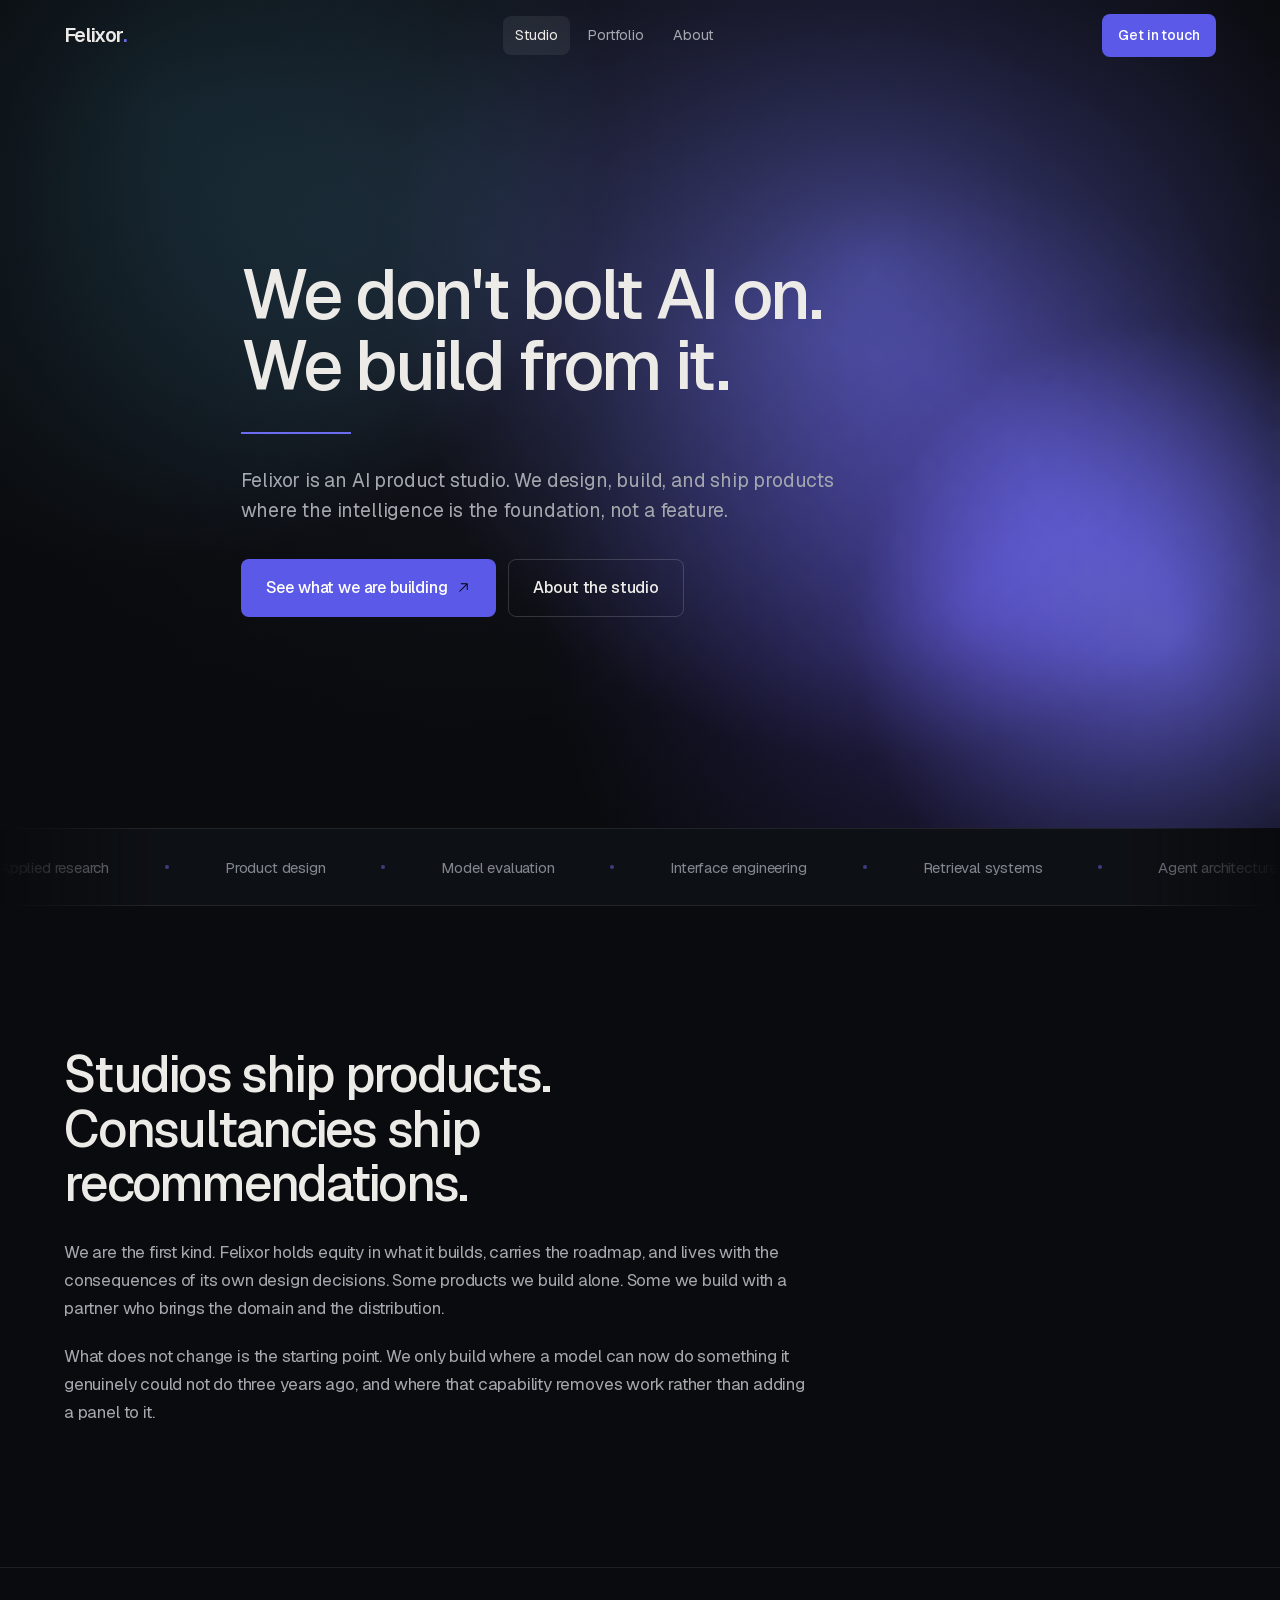
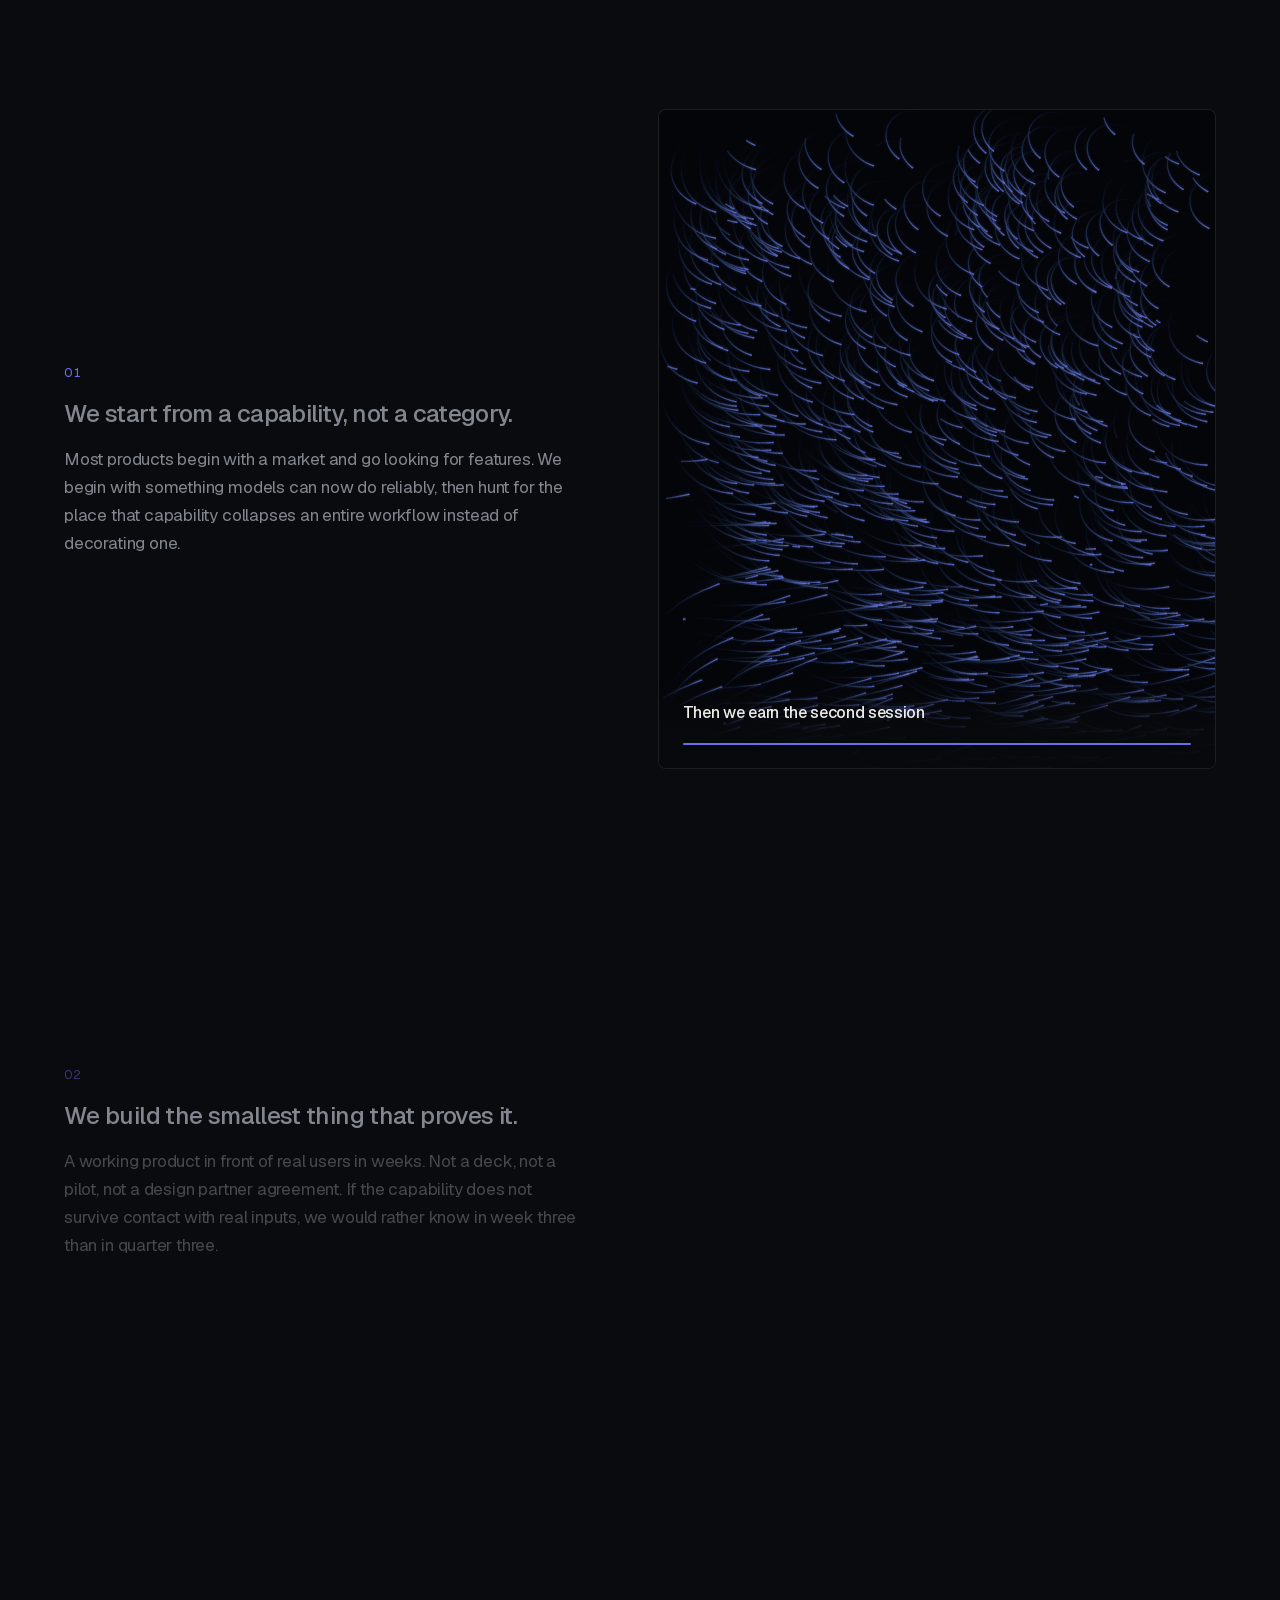
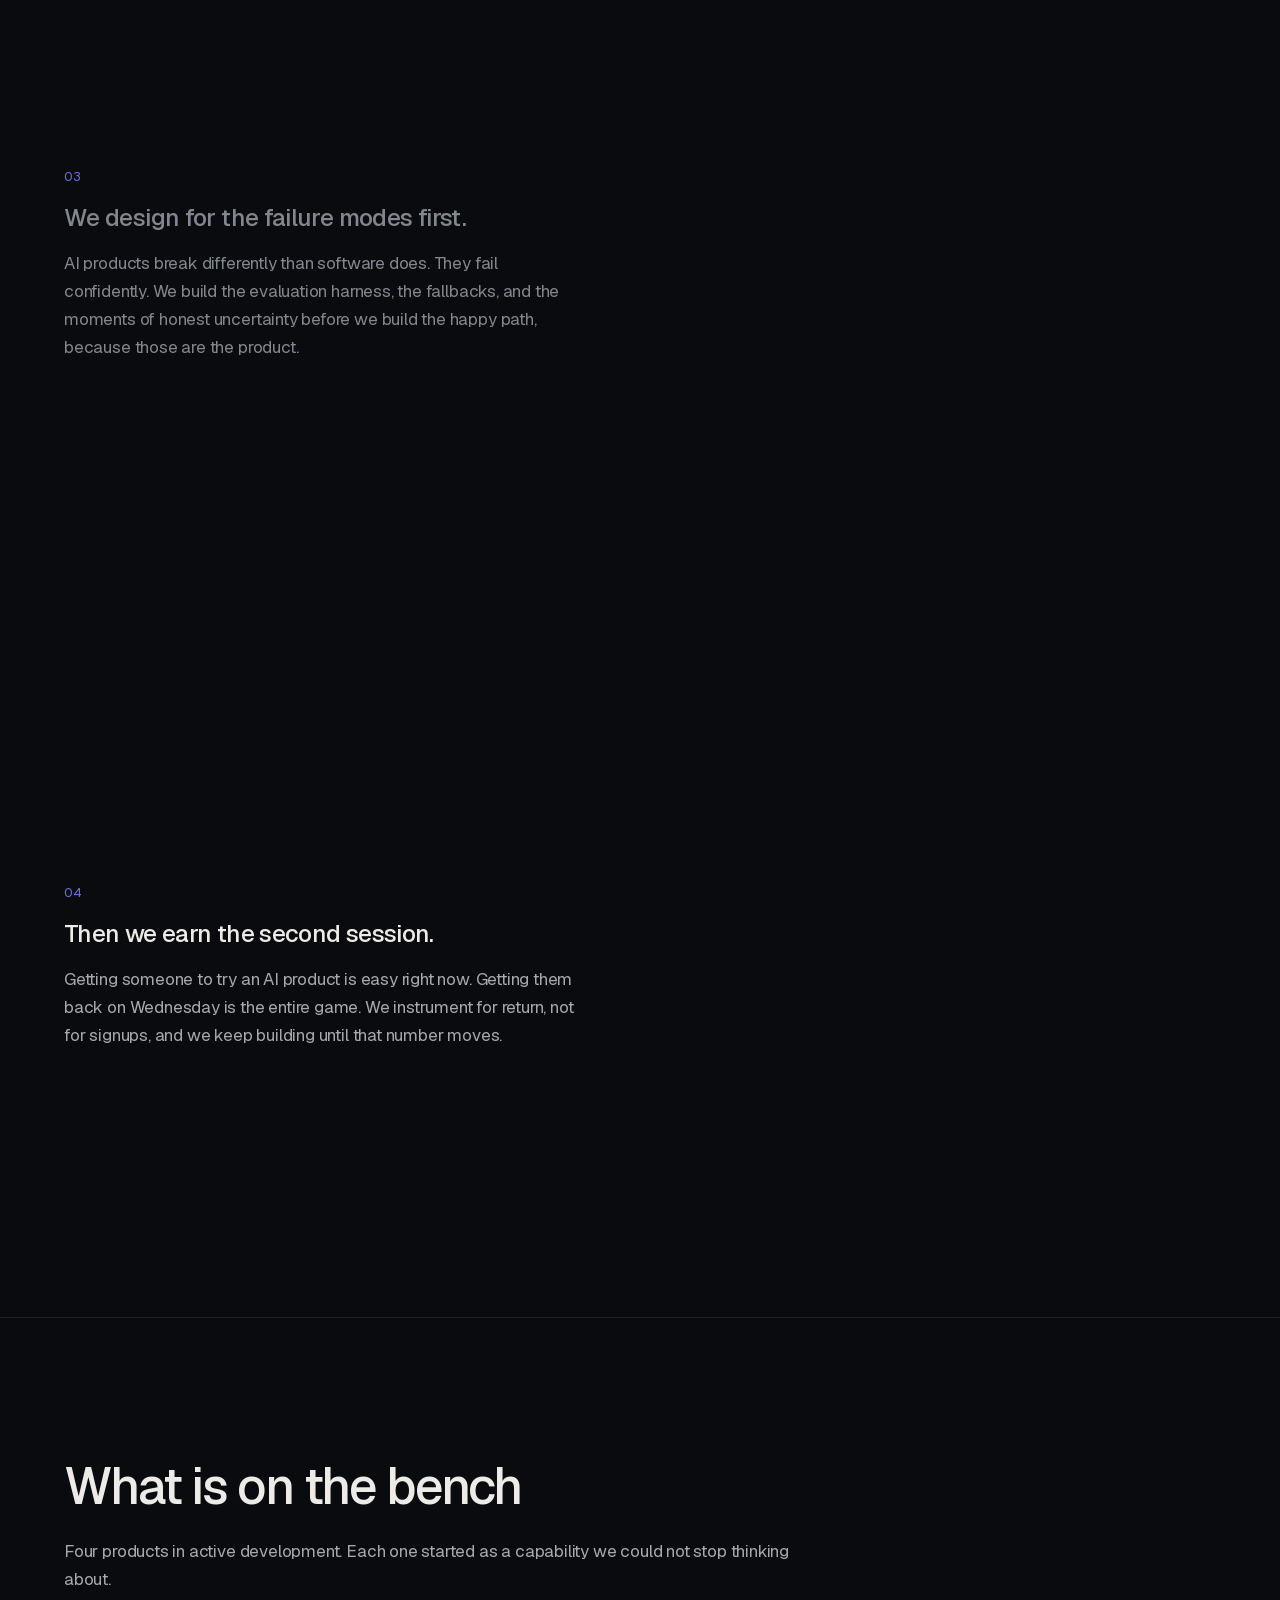
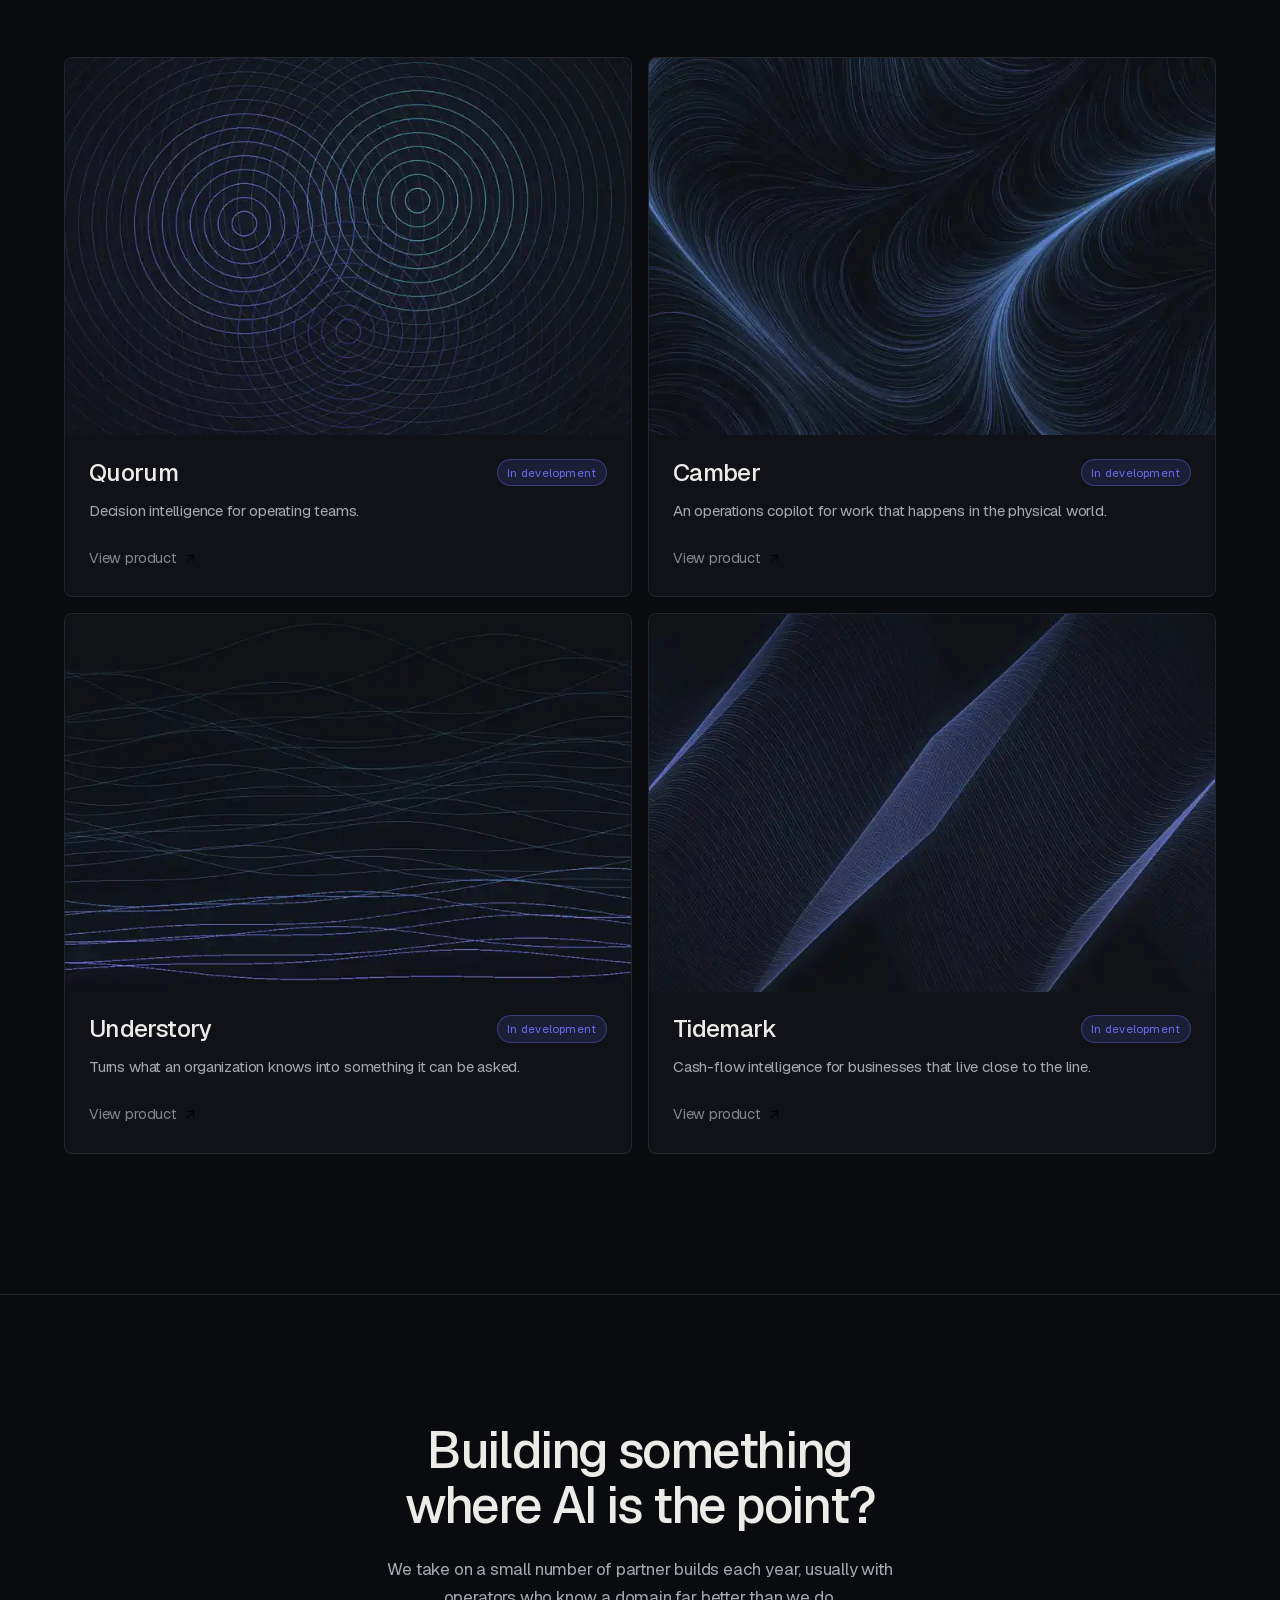
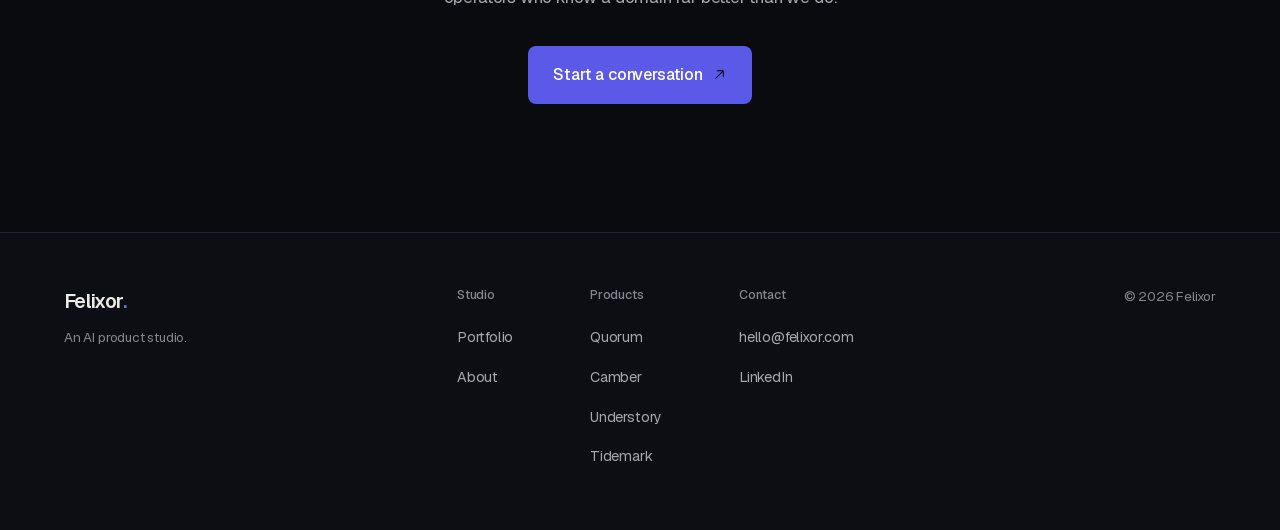
==== commit bef8099b: "Add files via upload" ====
--- a/index.html
+++ b/index.html
@@ -5,6 +5,9 @@
 <meta name="viewport" content="width=device-width, initial-scale=1">
 <meta name="description" content="Felixor is an AI product studio. We design, build, and ship products where the intelligence is the foundation, not a feature.">
 <meta name="theme-color" content="#0A0B0E">
+<link rel="icon" href="/favicon.ico" sizes="48x48">
+<link rel="icon" href="/favicon.svg" type="image/svg+xml">
+<link rel="apple-touch-icon" href="/apple-touch-icon.png">
 <link rel="canonical" href="https://www.felixor.com/">
 <meta property="og:type" content="website">
 <meta property="og:site_name" content="Felixor">
@@ -78,7 +81,7 @@
      transition:background .45s var(--ease-out), border-color .45s var(--ease-out), backdrop-filter .45s var(--ease-out)}
 .nav.stuck{background:rgba(10,11,14,.8); backdrop-filter:blur(16px) saturate(140%); border-bottom-color:var(--line)}
 .nav .wrap{display:flex; align-items:center; justify-content:space-between; width:100%; gap:1rem}
-.mark{font-size:1.075rem; font-weight:500; letter-spacing:-.03em; display:inline-flex; align-items:baseline}
+.mark{font-size:1.22rem; font-weight:600; letter-spacing:-.034em; display:inline-flex; align-items:baseline}
 .mark i{color:var(--accent); font-style:normal}
 .navlinks{display:flex; align-items:center; gap:.35rem; position:relative}
 .navlinks a{font-size:.9rem; color:var(--fg-2); padding:.45rem .75rem; border-radius:var(--r); position:relative; z-index:1;
@@ -270,7 +273,7 @@
   .nav{height:64px}
   .navlinks{gap:0}
   .navlinks a{padding:.4rem .5rem; font-size:.85rem}
-  .mark{font-size:1rem}
+  .mark{font-size:1.12rem}
   .hero{min-height:auto; padding:112px 0 clamp(3rem,10vw,5rem)}
   .hero-actions .btn{flex:1 1 auto; justify-content:center}
   .timeline li{grid-template-columns:1fr; gap:.3rem}
@@ -278,6 +281,9 @@
   .cta-band{flex-direction:column; align-items:flex-start}
 }
 @media (max-width:420px){ .navlinks a{padding:.4rem .38rem; font-size:.8rem} }
+/* At 360px and under the nav CTA no longer fits and gets clipped. It fits at
+   390px, so the cutoff is here, not higher. Hero and footer carry the same action. */
+@media (max-width:360px){ .nav .navcta{display:none} }
 
 /* ---------------- reduced motion ---------------- */
 @media (prefers-reduced-motion:reduce){
